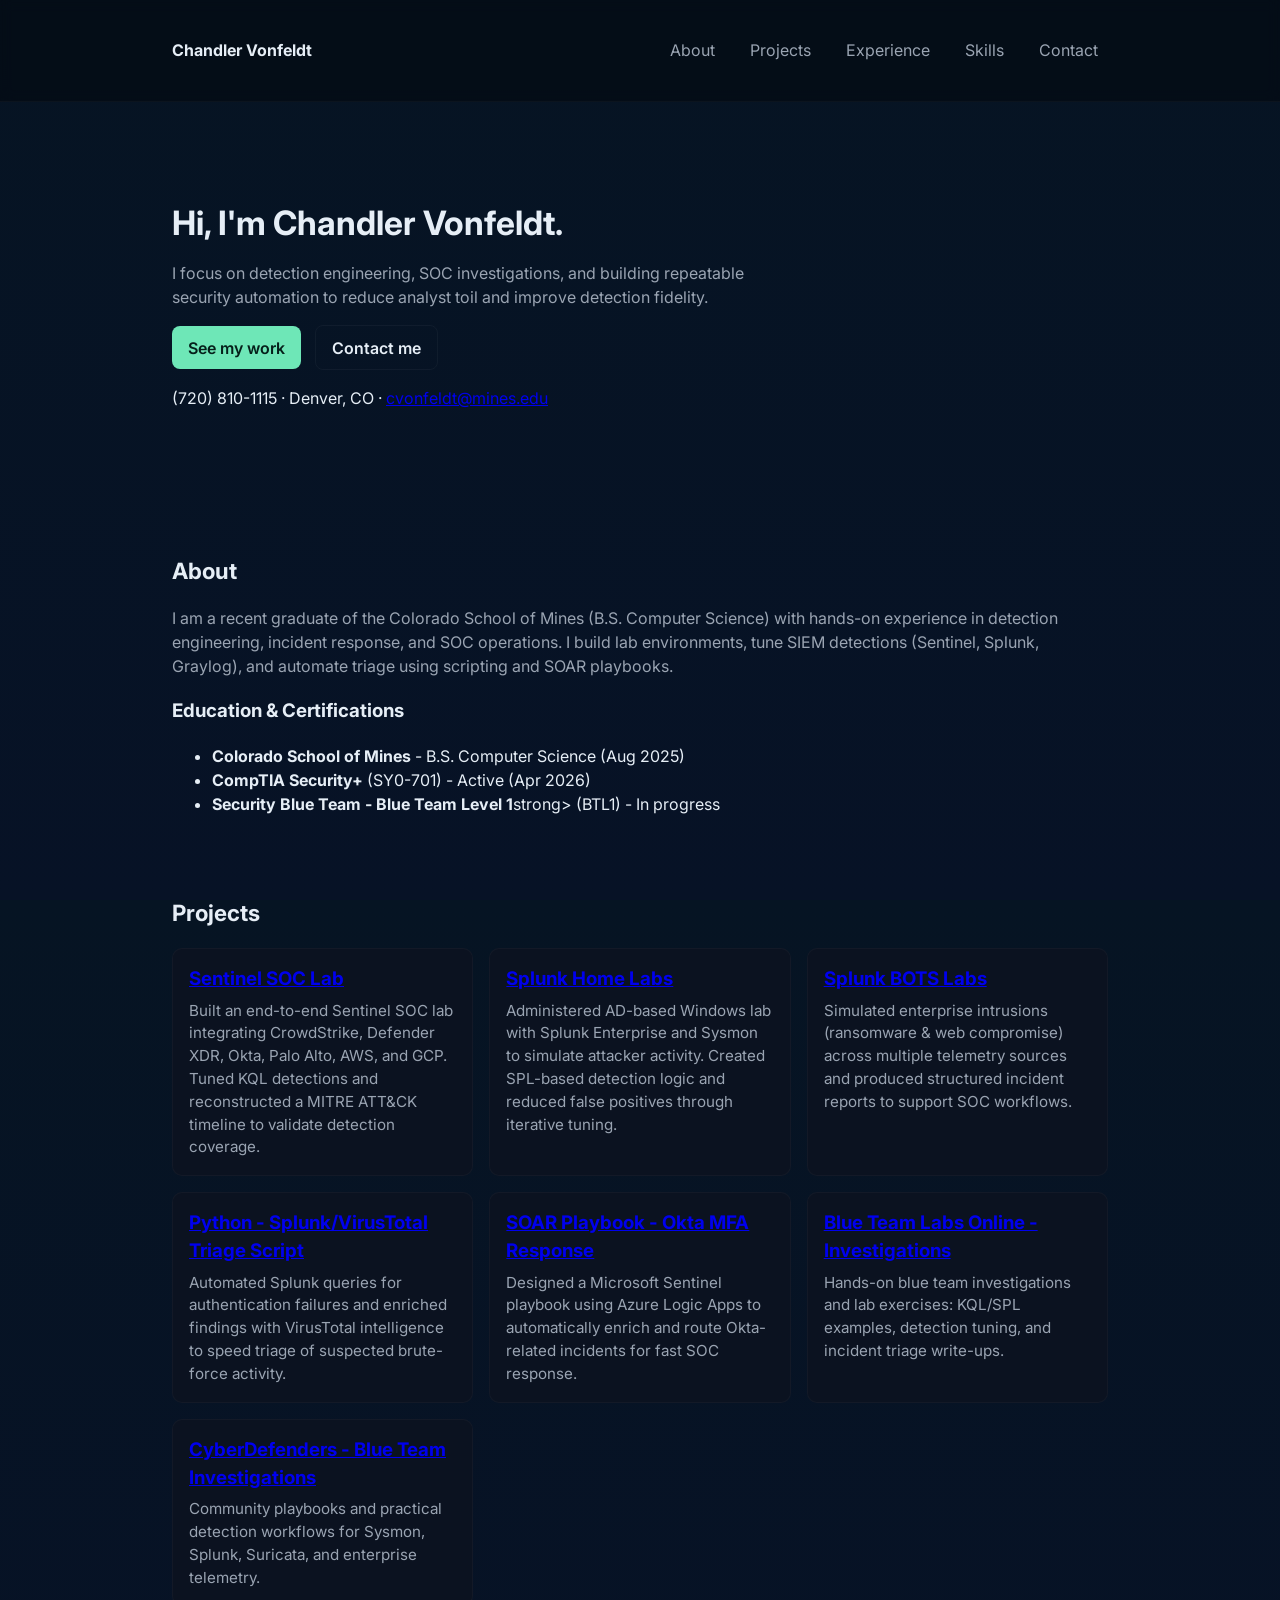
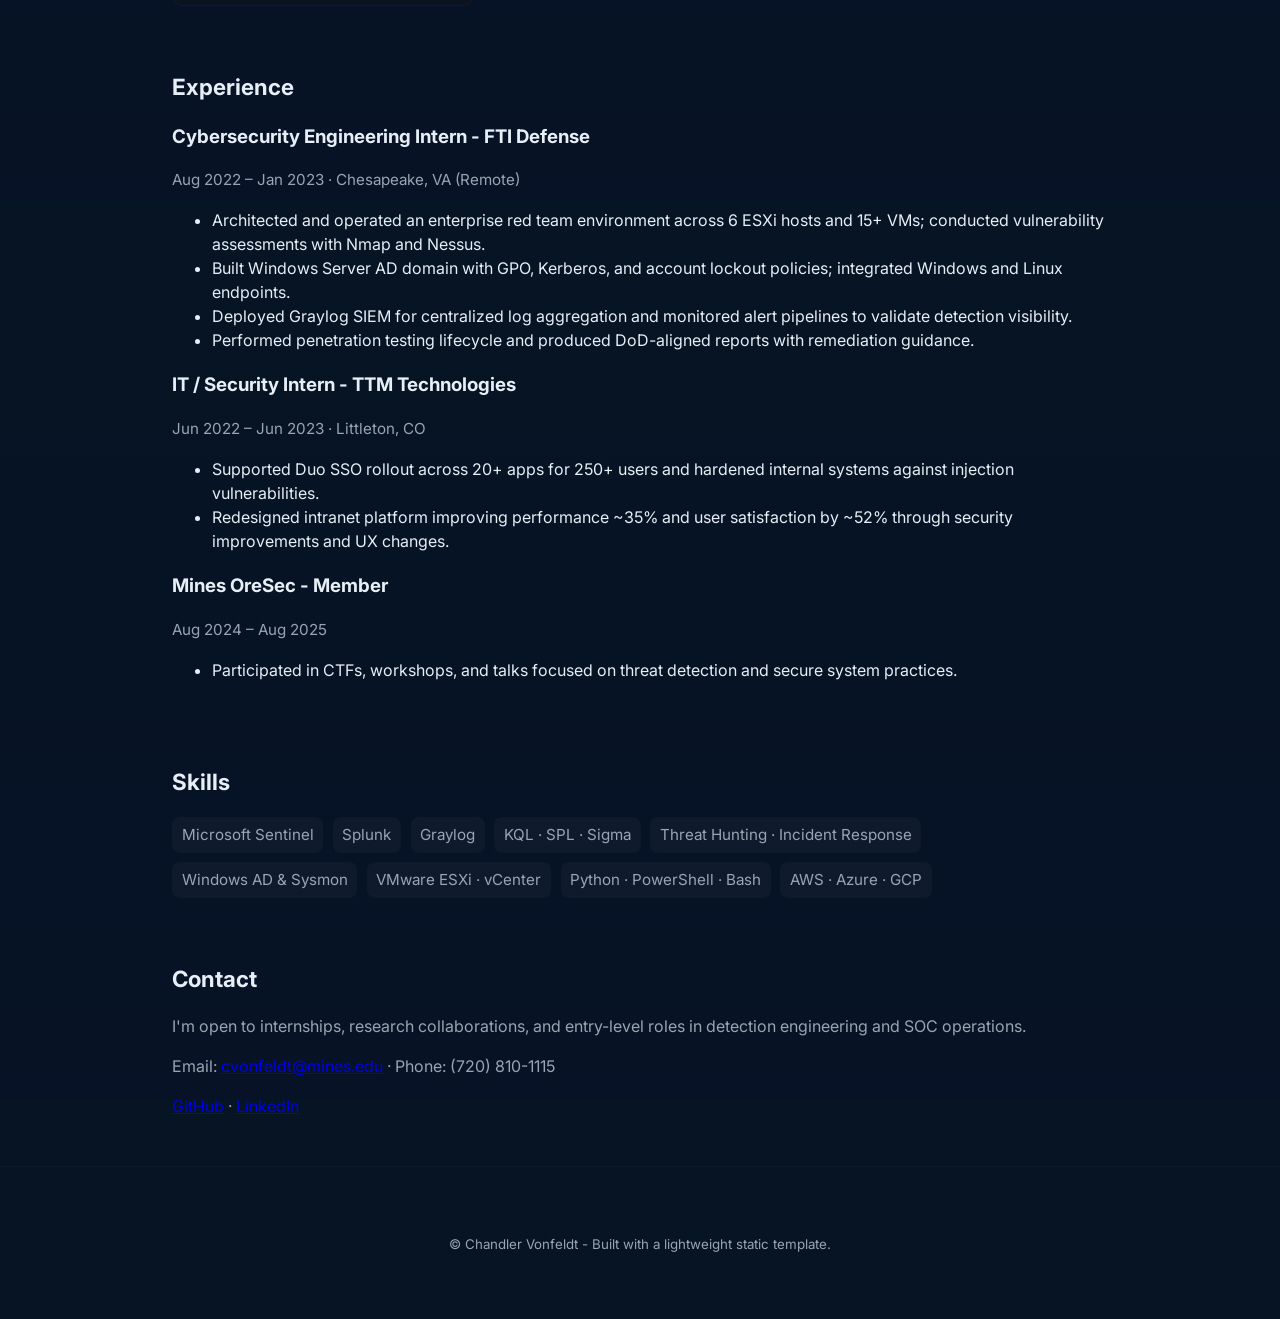
==== index.html @ 6818bc47 "Remove hero card from index.html Removed hero card section from the HTML." ====
<!doctype html>
<html lang="en">
<head>
  <meta charset="utf-8" />
  <meta name="viewport" content="width=device-width,initial-scale=1" />
  <title>Chandler Vonfeldt - Cybersecurity Portfolio</title>
  <meta name="description" content="Chandler Vonfeldt - Cybersecurity Engineer, Detection & SOC investigations." />
  <link rel="preconnect" href="https://fonts.googleapis.com">
  <link href="https://fonts.googleapis.com/css2?family=Inter:wght@300;400;600;700&display=swap" rel="stylesheet">
  <link rel="stylesheet" href="styles.css">
</head>
<body>
  <header class="site-header">
    <div class="container header-inner">
      <a class="logo" href="#">Chandler Vonfeldt</a>
      <nav class="nav" id="nav">
        <a href="#about">About</a>
        <a href="#projects">Projects</a>
        <a href="#experience">Experience</a>
        <a href="#skills">Skills</a>
        <a href="#contact">Contact</a>
      </nav>
      <button id="menuBtn" class="menu-btn" aria-label="Toggle menu">☰</button>
    </div>
  </header>

  <main>
    <section class="hero" id="home">
      <div class="container hero-inner">
        <div class="hero-text">
          <h1>Hi, I'm <span id="ownerName">Chandler Vonfeldt</span>.</h1>
          <p class="lead">I focus on detection engineering, SOC investigations, and building repeatable security automation to reduce analyst toil and improve detection fidelity.</p>
          <p class="cta">
            <a class="btn" href="#projects">See my work</a>
            <a class="btn ghost" href="#contact">Contact me</a>
          </p>
          <p class="meta">(720) 810-1115 · Denver, CO · <a href="mailto:cvonfeldt@mines.edu">cvonfeldt@mines.edu</a></p>
        </div>
      </div>
    </section>

    <section class="container about" id="about">
      <h2>About</h2>
      <p>I am a recent graduate of the Colorado School of Mines (B.S. Computer Science) with hands-on experience in detection engineering, incident response, and SOC operations. I build lab environments, tune SIEM detections (Sentinel, Splunk, Graylog), and automate triage using scripting and SOAR playbooks.</p>

      <h3>Education & Certifications</h3>
      <ul class="compact-list">
        <li><strong>Colorado School of Mines</strong> - B.S. Computer Science (Aug 2025)</li>
        <li><strong>CompTIA Security+</strong> (SY0-701) - Active (Apr 2026)</li>
        <li><strong> Security Blue Team - Blue Team Level 1</strong>strong> (BTL1) - In progress</li>
      </ul>
    </section>

    <section class="container projects" id="projects">
      <h2>Projects</h2>
      <div class="grid" id="projectsGrid">
        <article class="card">
          <h3><a href="https://github.com/cvonfeldt" target="_blank" rel="noopener">Sentinel SOC Lab</a></h3>
          <p>Built an end-to-end Sentinel SOC lab integrating CrowdStrike, Defender XDR, Okta, Palo Alto, AWS, and GCP. Tuned KQL detections and reconstructed a MITRE ATT&CK timeline to validate detection coverage.</p>
        </article>

        <article class="card">
          <h3><a href="https://github.com/cvonfeldt" target="_blank" rel="noopener">Splunk Home Labs</a></h3>
          <p>Administered AD-based Windows lab with Splunk Enterprise and Sysmon to simulate attacker activity. Created SPL-based detection logic and reduced false positives through iterative tuning.</p>
        </article>

        <article class="card">
          <h3><a href="https://github.com/cvonfeldt" target="_blank" rel="noopener">Splunk BOTS Labs</a></h3>
          <p>Simulated enterprise intrusions (ransomware & web compromise) across multiple telemetry sources and produced structured incident reports to support SOC workflows.</p>
        </article>

        <article class="card">
          <h3><a href="https://github.com/cvonfeldt" target="_blank" rel="noopener">Python - Splunk/VirusTotal Triage Script</a></h3>
          <p>Automated Splunk queries for authentication failures and enriched findings with VirusTotal intelligence to speed triage of suspected brute-force activity.</p>
        </article>

        <article class="card">
          <h3><a href="https://github.com/cvonfeldt" target="_blank" rel="noopener">SOAR Playbook - Okta MFA Response</a></h3>
          <p>Designed a Microsoft Sentinel playbook using Azure Logic Apps to automatically enrich and route Okta-related incidents for fast SOC response.</p>
        </article>

        <article class="card">
          <h3><a href="https://github.com/cvonfeldt/blue-team-labs-online-investigations" target="_blank" rel="noopener">Blue Team Labs Online - Investigations</a></h3>
          <p>Hands-on blue team investigations and lab exercises: KQL/SPL examples, detection tuning, and incident triage write-ups.</p>
        </article>

        <article class="card">
          <h3><a href="https://github.com/cvonfeldt/CyberDefenders-blue-team-Investigations" target="_blank" rel="noopener">CyberDefenders - Blue Team Investigations</a></h3>
          <p>Community playbooks and practical detection workflows for Sysmon, Splunk, Suricata, and enterprise telemetry.</p>
        </article>
      </div>
    </section>

    <section class="container" id="experience">
      <h2>Experience</h2>
      <div class="timeline">
        <div class="item">
          <h3>Cybersecurity Engineering Intern - FTI Defense</h3>
          <p class="muted">Aug 2022 – Jan 2023 · Chesapeake, VA (Remote)</p>
          <ul>
            <li>Architected and operated an enterprise red team environment across 6 ESXi hosts and 15+ VMs; conducted vulnerability assessments with Nmap and Nessus.</li>
            <li>Built Windows Server AD domain with GPO, Kerberos, and account lockout policies; integrated Windows and Linux endpoints.</li>
            <li>Deployed Graylog SIEM for centralized log aggregation and monitored alert pipelines to validate detection visibility.</li>
            <li>Performed penetration testing lifecycle and produced DoD-aligned reports with remediation guidance.</li>
          </ul>
        </div>

        <div class="item">
          <h3>IT / Security Intern - TTM Technologies</h3>
          <p class="muted">Jun 2022 – Jun 2023 · Littleton, CO</p>
          <ul>
            <li>Supported Duo SSO rollout across 20+ apps for 250+ users and hardened internal systems against injection vulnerabilities.</li>
            <li>Redesigned intranet platform improving performance ~35% and user satisfaction by ~52% through security improvements and UX changes.</li>
          </ul>
        </div>

        <div class="item">
          <h3>Mines OreSec - Member</h3>
          <p class="muted">Aug 2024 – Aug 2025</p>
          <ul>
            <li>Participated in CTFs, workshops, and talks focused on threat detection and secure system practices.</li>
          </ul>
        </div>
      </div>
    </section>

    <section class="container skills" id="skills">
      <h2>Skills</h2>
      <ul class="skill-list">
        <li>Microsoft Sentinel</li>
        <li>Splunk</li>
        <li>Graylog</li>
        <li>KQL · SPL · Sigma</li>
        <li>Threat Hunting · Incident Response</li>
        <li>Windows AD & Sysmon</li>
        <li>VMware ESXi · vCenter</li>
        <li>Python · PowerShell · Bash</li>
        <li>AWS · Azure · GCP</li>
      </ul>
    </section>

    <section class="container contact" id="contact">
      <h2>Contact</h2>
      <p>I'm open to internships, research collaborations, and entry-level roles in detection engineering and SOC operations.</p>
      <p>Email: <a href="mailto:cvonfeldt@mines.edu">cvonfeldt@mines.edu</a> · Phone: (720) 810-1115</p>
      <p class="social">
        <a href="https://github.com/cvonfeldt" target="_blank">GitHub</a> · <a href="https://linkedin.com/in/chandler-vonfeldt-234a2a242/" target="_blank">LinkedIn</a>
      </p>
    </section>
  </main>

  <footer class="site-footer">
    <div class="container">
      <small>© <span id="year"></span> Chandler Vonfeldt - Built with a lightweight static template.</small>
    </div>
  </footer>

  <script src="script.js"></script>
</body>
</html>
---- styles.css ----
:root{
  --bg: #071123;
  --card: #0b1220;
  --muted: #9aa4b2;
  --text: #e6eef6;
  --accent: #6EE7B7;
  --glass: rgba(255,255,255,0.03);
  --radius: 12px;
  font-family: "Inter", system-ui, -apple-system, "Segoe UI", Roboto, "Helvetica Neue", Arial;
}

*{box-sizing:border-box}
html,body{height:100%}
body{
  margin:0;
  background:linear-gradient(180deg,#061423 0%, #071226 100%);
  color:var(--text);
  -webkit-font-smoothing:antialiased;
  line-height:1.5;
}

.container{max-width:1000px;margin:0 auto;padding:2rem;}

.site-header{position:sticky;top:0;background:rgba(4,9,16,0.6);backdrop-filter:blur(6px);border-bottom:1px solid rgba(255,255,255,0.03);z-index:20}
.header-inner{display:flex;align-items:center;justify-content:space-between;}
.logo{font-weight:700;color:var(--text);text-decoration:none}
.nav{display:flex;gap:1rem}
.nav a{color:var(--muted);text-decoration:none;padding:0.4rem 0.6rem;border-radius:6px}
.nav a:hover{color:var(--text);background:var(--glass)}

.menu-btn{display:none;background:transparent;border:0;color:var(--text);font-size:1.2rem}

.hero{padding:4rem 0}
.hero-inner{display:grid;grid-template-columns:1fr 320px;gap:2rem;align-items:center;}
.hero h1{margin:0;font-size:2.1rem}
.lead{color:var(--muted);margin-top:0.8rem}
.cta .btn{display:inline-block;padding:0.6rem 1rem;border-radius:8px;background:var(--accent);color:#05201a;text-decoration:none;margin-right:0.6rem;font-weight:600}
.cta .btn.ghost{background:transparent;color:var(--text);border:1px solid rgba(255,255,255,0.04)}

.hero-card{background:linear-gradient(180deg, rgba(255,255,255,0.02), rgba(255,255,255,0.01));padding:1.2rem;border-radius:var(--radius);display:flex;align-items:center;justify-content:center}
.avatar-placeholder{width:220px;height:220px;border-radius:14px;background:linear-gradient(135deg,#0f1724,#071123);display:flex;align-items:center;justify-content:center;color:var(--muted);font-weight:700}

section h2{margin-top:0;font-size:1.4rem}
.about p, .contact p{color:var(--muted)}

.grid{display:grid;grid-template-columns:repeat(3,1fr);gap:1rem;margin-top:1rem}
.card{background:var(--card);padding:1rem;border-radius:10px;border:1px solid rgba(255,255,255,0.03)}
.card h3{margin:0 0 0.4rem 0}
.card p{margin:0;color:var(--muted);font-size:0.95rem}

.skill-list{display:flex;flex-wrap:wrap;gap:0.6rem;padding:0;list-style:none;margin:0}
.skill-list li{background:var(--glass);padding:0.4rem 0.6rem;border-radius:8px;color:var(--muted);font-size:0.95rem}

.timeline .item{margin-bottom:1.2rem}
.timeline .muted{color:var(--muted);font-size:0.95rem}

.site-footer{padding:2rem 0;border-top:1px solid rgba(255,255,255,0.03);text-align:center;color:var(--muted)}

@media (max-width:900px){
  .hero-inner{grid-template-columns:1fr}
  .grid{grid-template-columns:repeat(2,1fr)}
  .menu-btn{display:inline-block}
  .nav{position:absolute;right:1rem;top:64px;background:var(--card);padding:0.8rem;border-radius:10px;display:none;flex-direction:column}
  .nav.show{display:flex}
}

@media (max-width:560px){
  .grid{grid-template-columns:1fr}
  .avatar-placeholder{width:160px;height:160px}
}
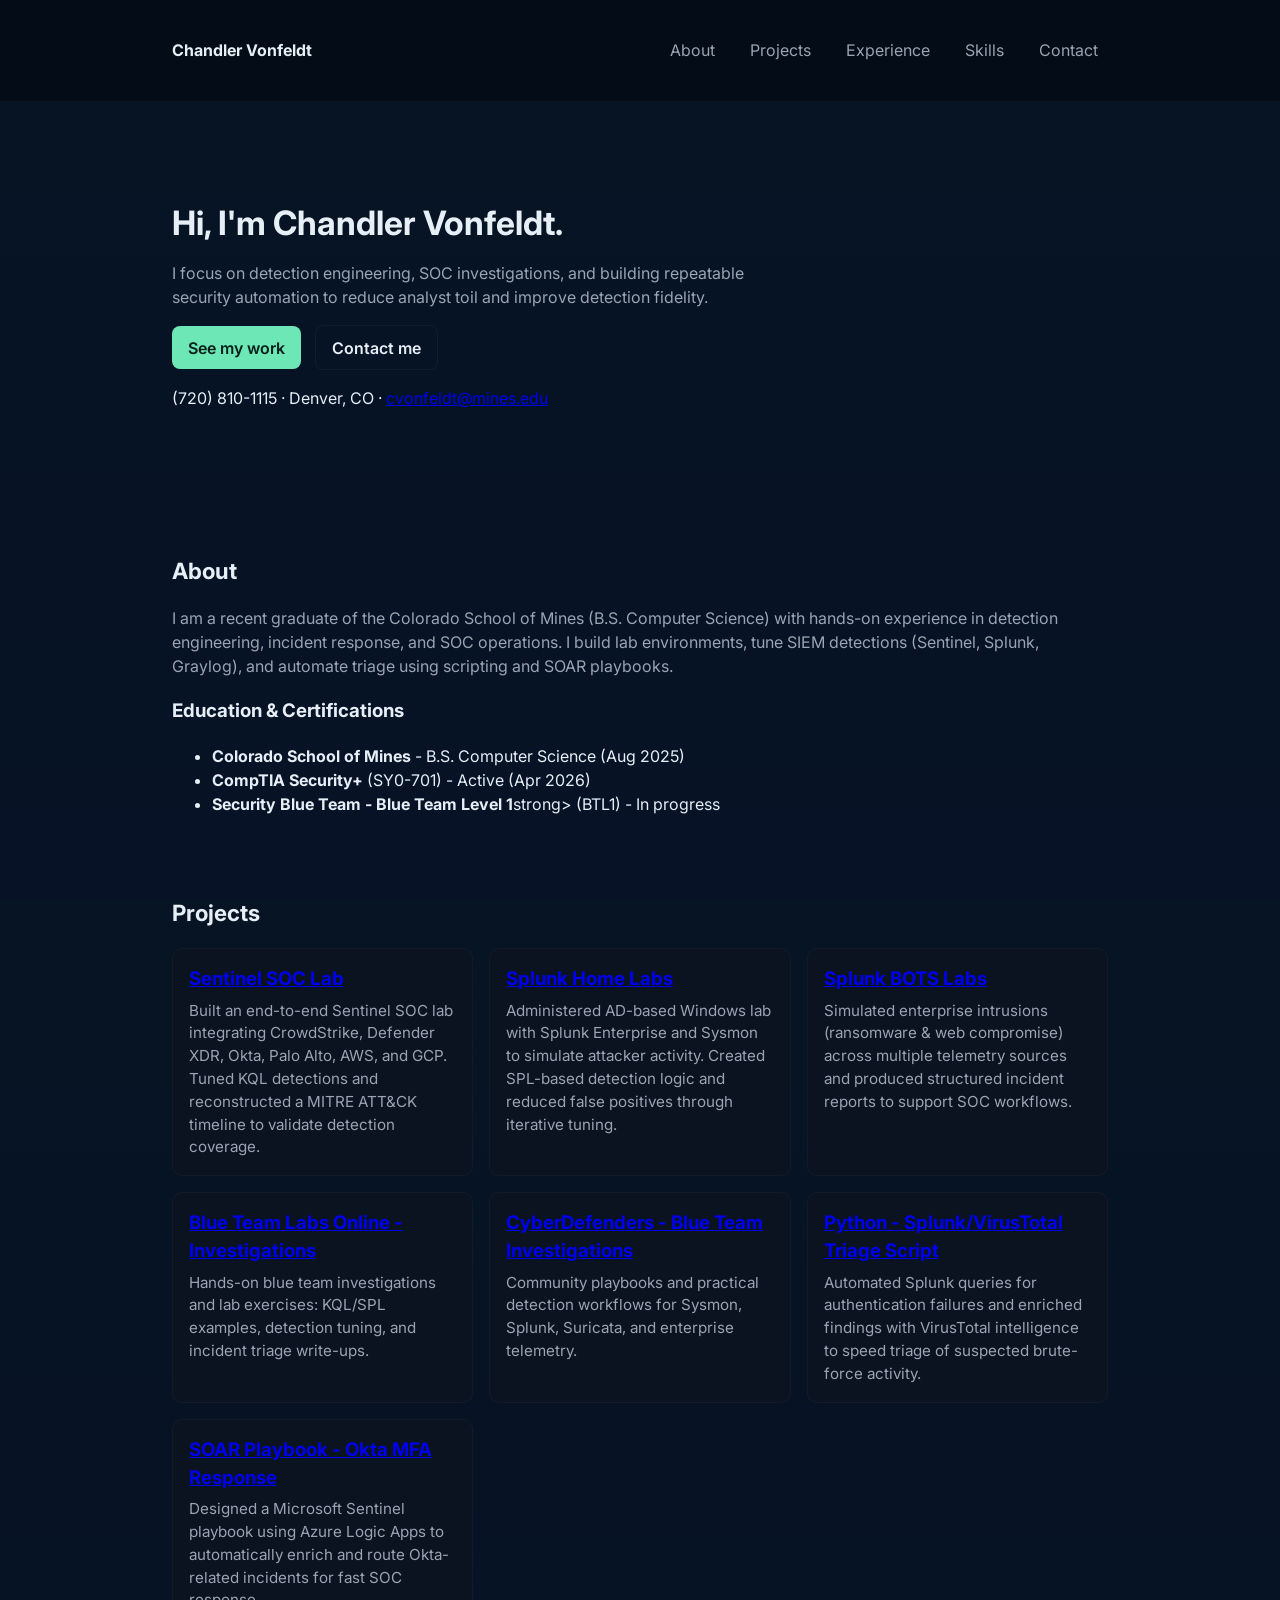
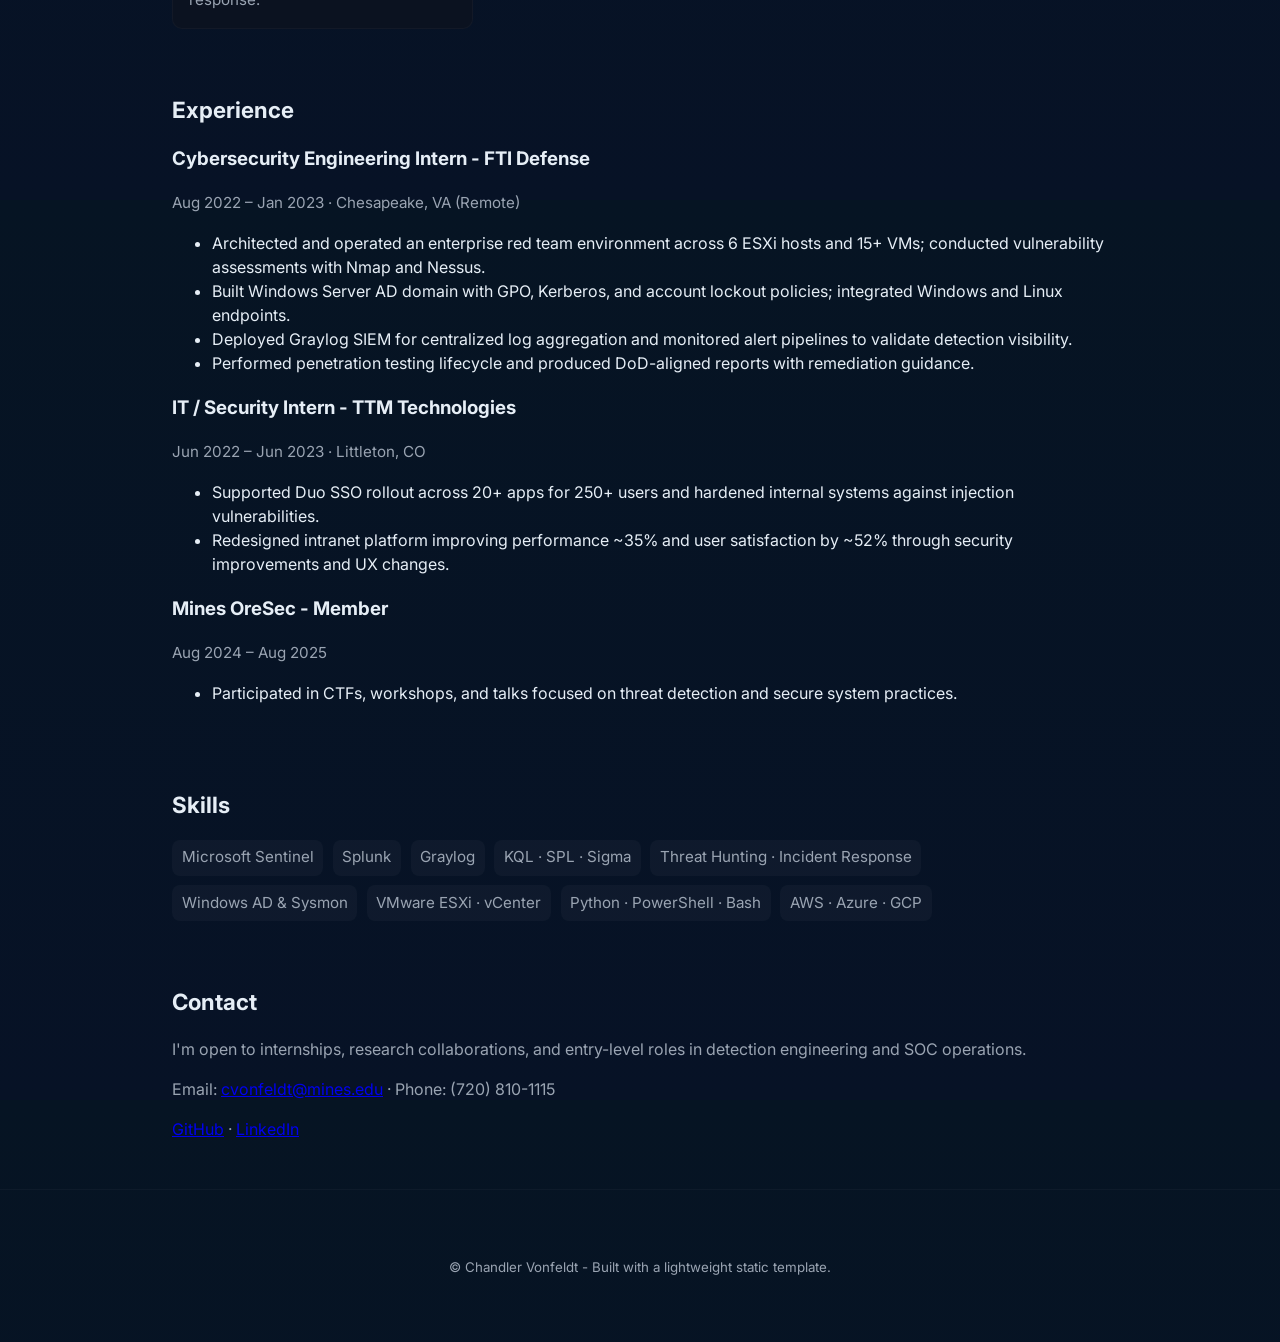
==== commit ef70fc2d: "Swap project links and descriptions in index.html" ====
--- a/index.html
+++ b/index.html
@@ -70,6 +70,16 @@
         </article>
 
         <article class="card">
+          <h3><a href="https://github.com/cvonfeldt/blue-team-labs-online-investigations" target="_blank" rel="noopener">Blue Team Labs Online - Investigations</a></h3>
+          <p>Hands-on blue team investigations and lab exercises: KQL/SPL examples, detection tuning, and incident triage write-ups.</p>
+        </article>
+
+        <article class="card">
+          <h3><a href="https://github.com/cvonfeldt/CyberDefenders-blue-team-Investigations" target="_blank" rel="noopener">CyberDefenders - Blue Team Investigations</a></h3>
+          <p>Community playbooks and practical detection workflows for Sysmon, Splunk, Suricata, and enterprise telemetry.</p>
+        </article>
+
+        <article class="card">
           <h3><a href="https://github.com/cvonfeldt" target="_blank" rel="noopener">Python - Splunk/VirusTotal Triage Script</a></h3>
           <p>Automated Splunk queries for authentication failures and enriched findings with VirusTotal intelligence to speed triage of suspected brute-force activity.</p>
         </article>
@@ -77,16 +87,6 @@
         <article class="card">
           <h3><a href="https://github.com/cvonfeldt" target="_blank" rel="noopener">SOAR Playbook - Okta MFA Response</a></h3>
           <p>Designed a Microsoft Sentinel playbook using Azure Logic Apps to automatically enrich and route Okta-related incidents for fast SOC response.</p>
-        </article>
-
-        <article class="card">
-          <h3><a href="https://github.com/cvonfeldt/blue-team-labs-online-investigations" target="_blank" rel="noopener">Blue Team Labs Online - Investigations</a></h3>
-          <p>Hands-on blue team investigations and lab exercises: KQL/SPL examples, detection tuning, and incident triage write-ups.</p>
-        </article>
-
-        <article class="card">
-          <h3><a href="https://github.com/cvonfeldt/CyberDefenders-blue-team-Investigations" target="_blank" rel="noopener">CyberDefenders - Blue Team Investigations</a></h3>
-          <p>Community playbooks and practical detection workflows for Sysmon, Splunk, Suricata, and enterprise telemetry.</p>
         </article>
       </div>
     </section>
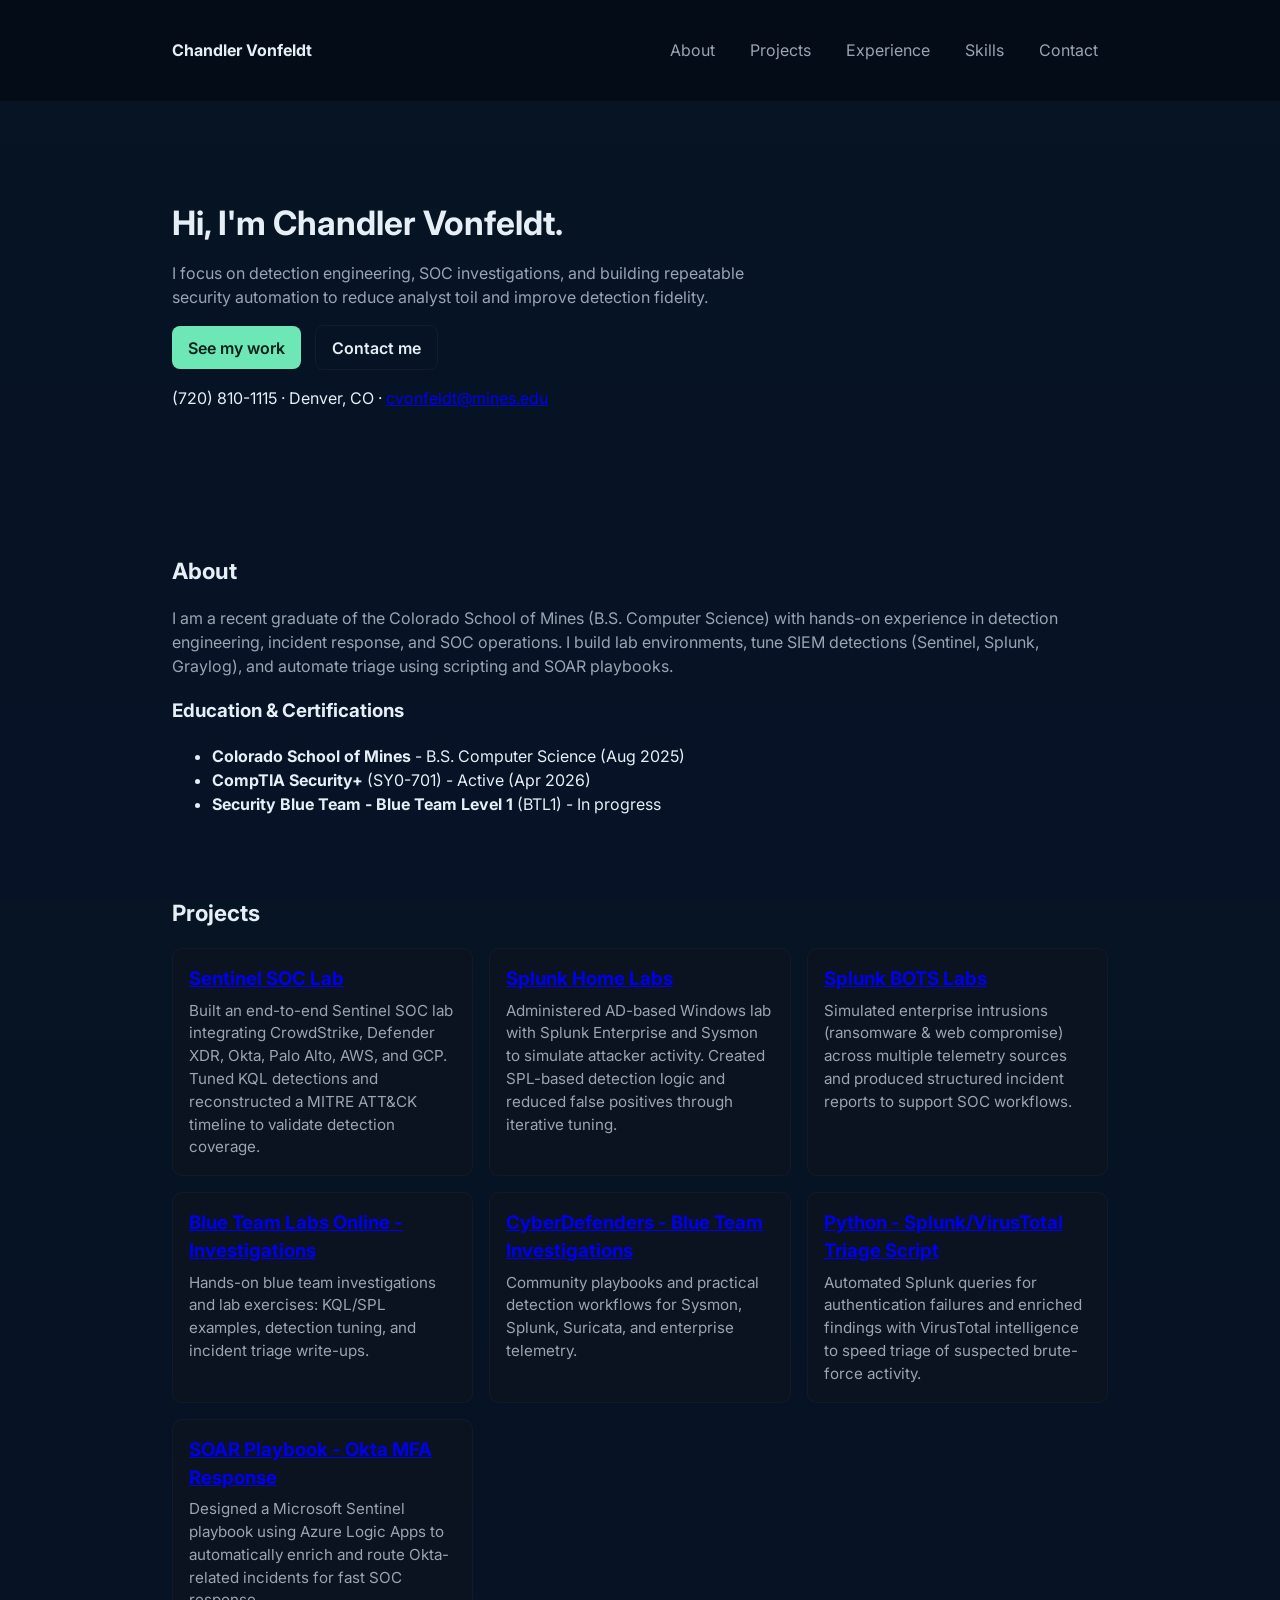
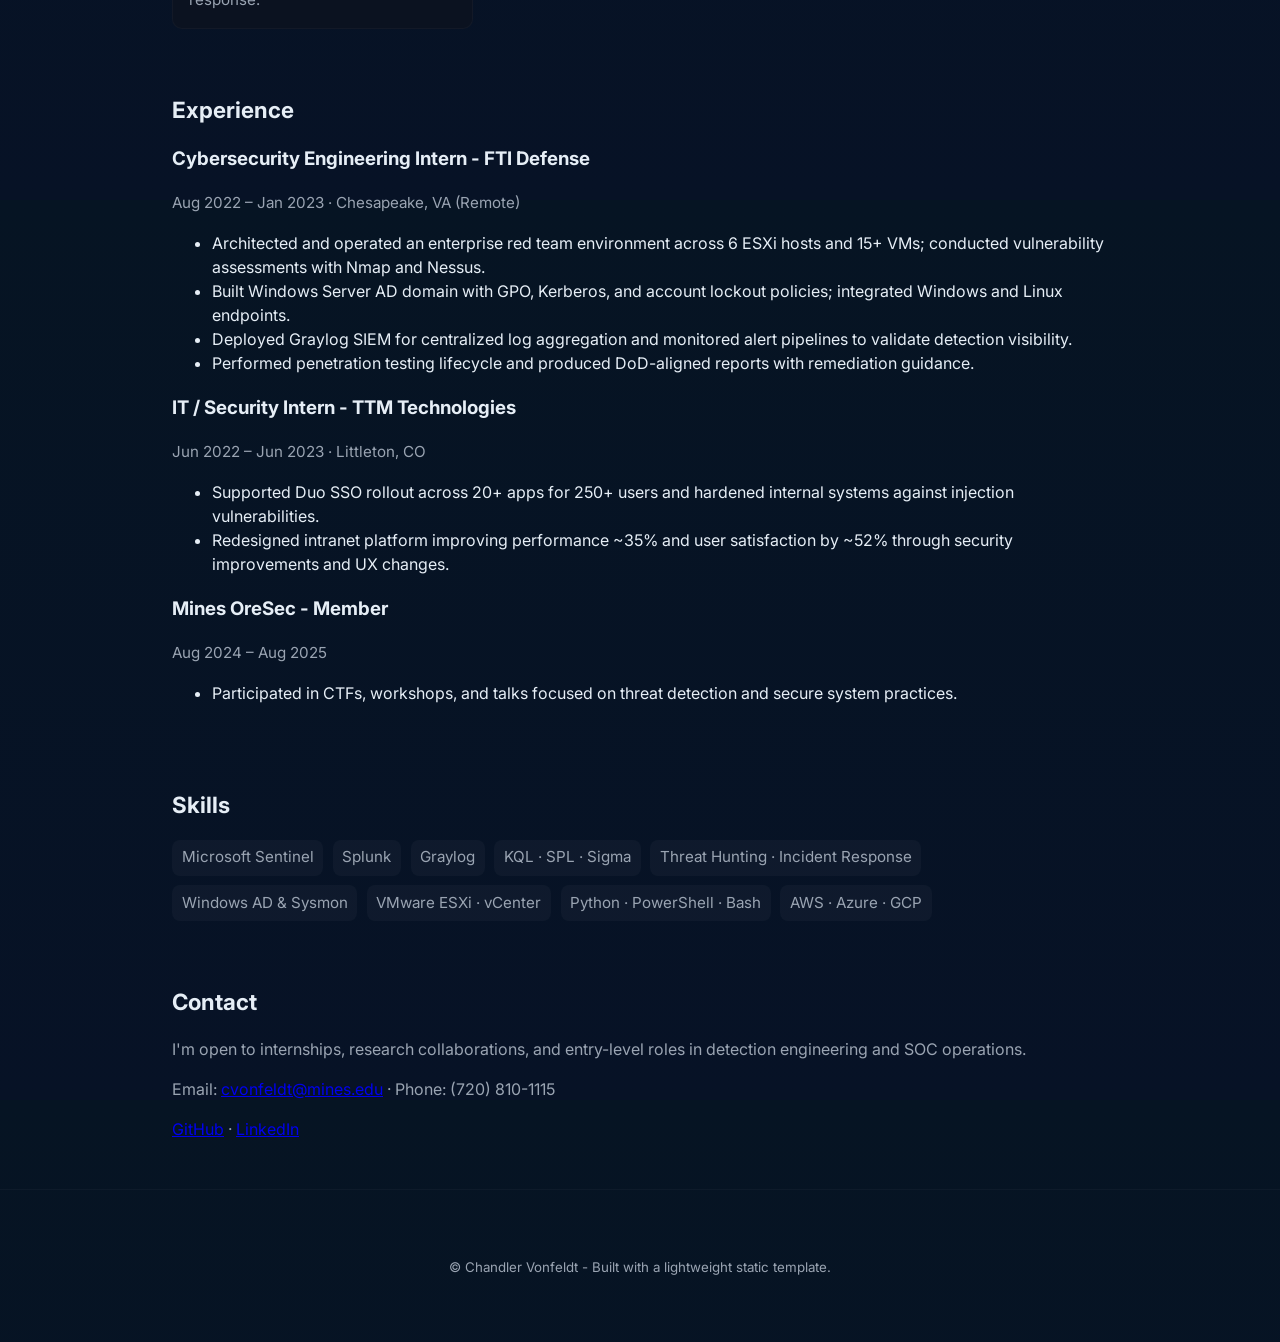
==== commit 9eb7e5ad: "Fix HTML formatting for Blue Team certification entry" ====
--- a/index.html
+++ b/index.html
@@ -47,7 +47,7 @@
       <ul class="compact-list">
         <li><strong>Colorado School of Mines</strong> - B.S. Computer Science (Aug 2025)</li>
         <li><strong>CompTIA Security+</strong> (SY0-701) - Active (Apr 2026)</li>
-        <li><strong> Security Blue Team - Blue Team Level 1</strong>strong> (BTL1) - In progress</li>
+        <li><strong> Security Blue Team - Blue Team Level 1</strong> (BTL1) - In progress</li>
       </ul>
     </section>
 
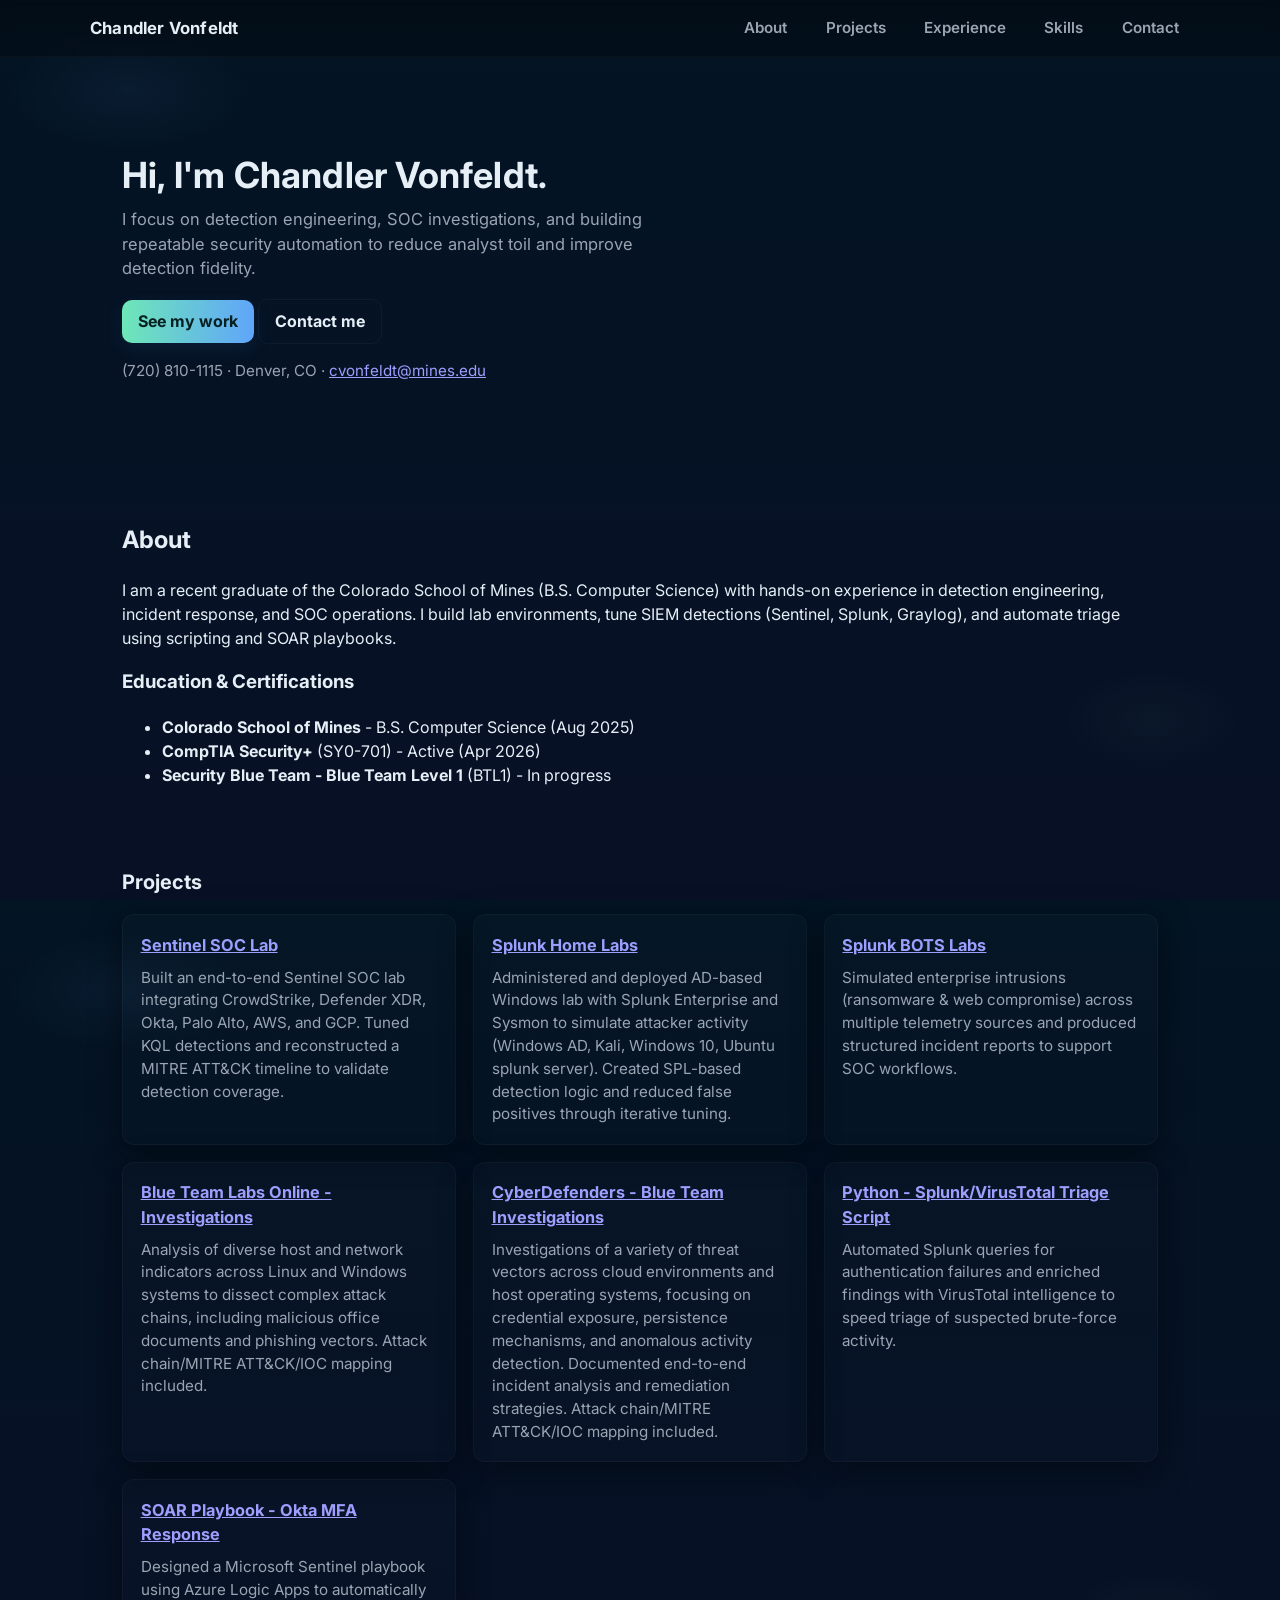
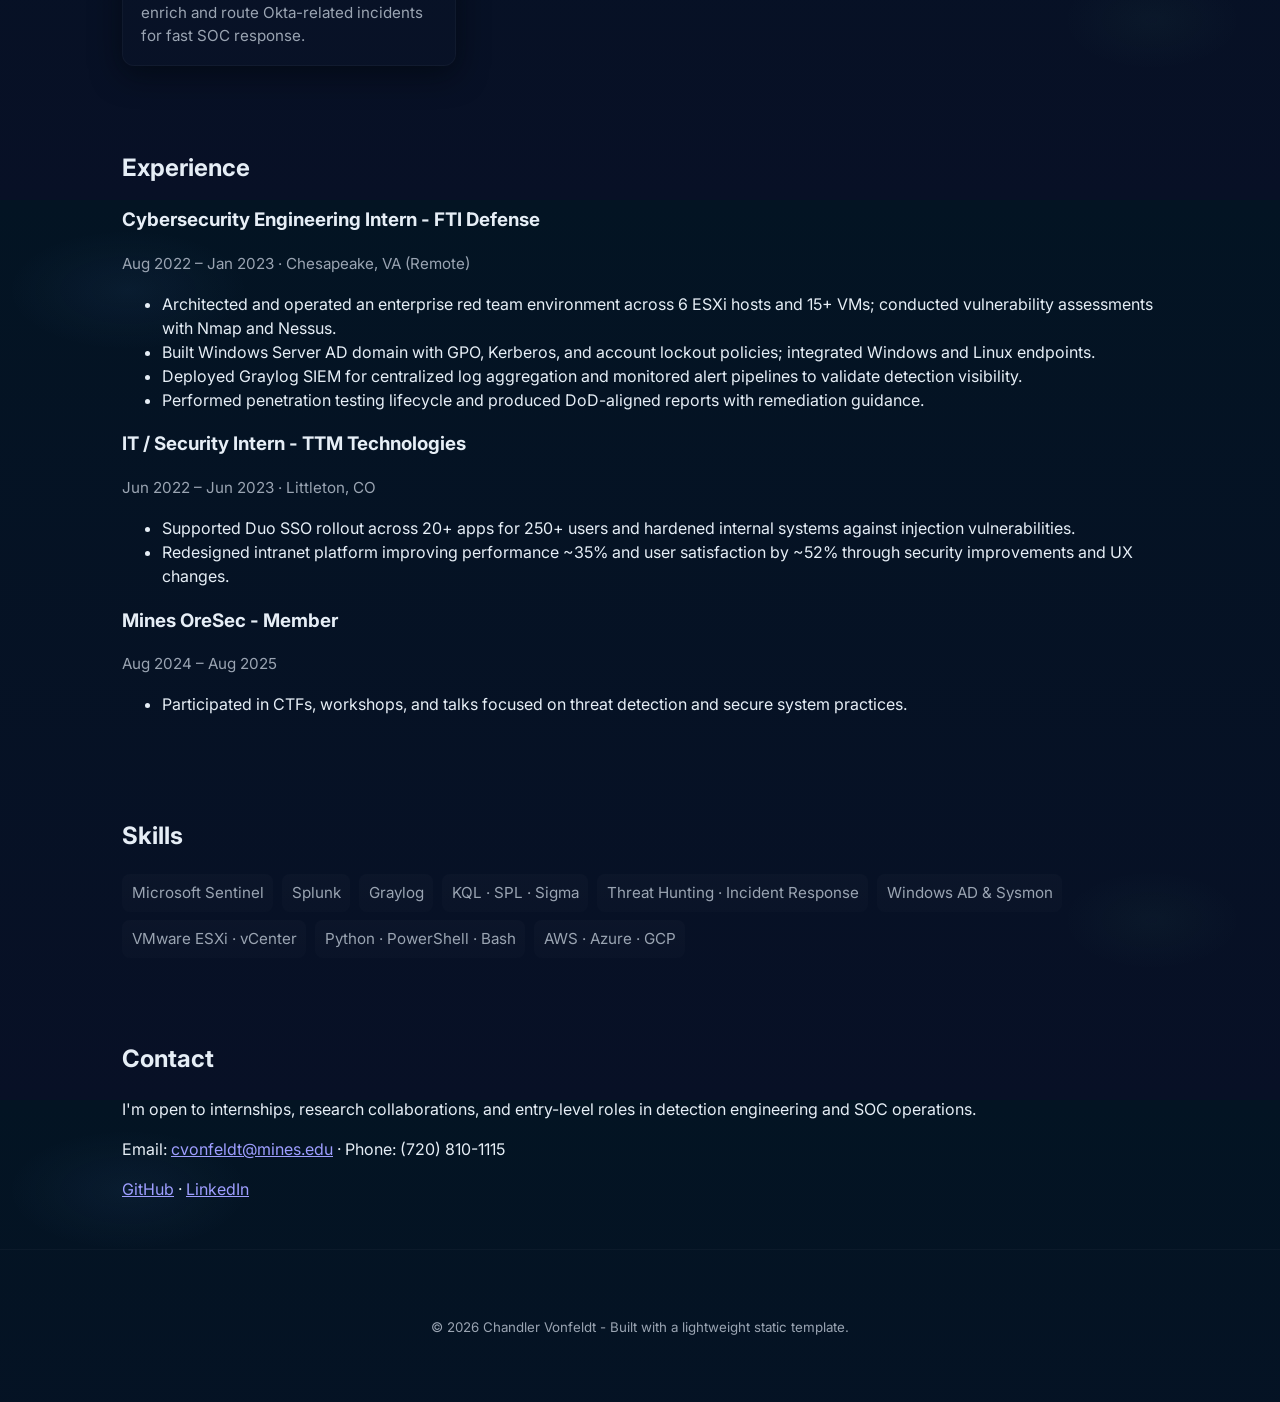
==== commit f929647d: "Enhance project descriptions in index.html Updated project descriptions to provide more detailed ins" ====
--- a/index.html
+++ b/index.html
@@ -61,7 +61,7 @@
 
         <article class="card">
           <h3><a href="https://github.com/cvonfeldt" target="_blank" rel="noopener">Splunk Home Labs</a></h3>
-          <p>Administered AD-based Windows lab with Splunk Enterprise and Sysmon to simulate attacker activity. Created SPL-based detection logic and reduced false positives through iterative tuning.</p>
+          <p>Administered and deployed AD-based Windows lab with Splunk Enterprise and Sysmon to simulate attacker activity (Windows AD, Kali, Windows 10, Ubuntu splunk server). Created SPL-based detection logic and reduced false positives through iterative tuning.</p>
         </article>
 
         <article class="card">
@@ -71,12 +71,12 @@
 
         <article class="card">
           <h3><a href="https://github.com/cvonfeldt/blue-team-labs-online-investigations" target="_blank" rel="noopener">Blue Team Labs Online - Investigations</a></h3>
-          <p>Hands-on blue team investigations and lab exercises: KQL/SPL examples, detection tuning, and incident triage write-ups.</p>
+          <p>Analysis of diverse host and network indicators across Linux and Windows systems to dissect complex attack chains, including malicious office documents and phishing vectors. Attack chain/MITRE ATT&CK/IOC mapping included.</p>
         </article>
 
         <article class="card">
           <h3><a href="https://github.com/cvonfeldt/CyberDefenders-blue-team-Investigations" target="_blank" rel="noopener">CyberDefenders - Blue Team Investigations</a></h3>
-          <p>Community playbooks and practical detection workflows for Sysmon, Splunk, Suricata, and enterprise telemetry.</p>
+          <p>Investigations of a variety of threat vectors across cloud environments and host operating systems, focusing on credential exposure, persistence mechanisms, and anomalous activity detection. Documented end-to-end incident analysis and remediation strategies. Attack chain/MITRE ATT&CK/IOC mapping included.</p>
         </article>
 
         <article class="card">
--- a/styles.css
+++ b/styles.css
@@ -1,70 +1,114 @@
 :root{
-  --bg: #071123;
-  --card: #0b1220;
-  --muted: #9aa4b2;
-  --text: #e6eef6;
-  --accent: #6EE7B7;
+  --bg:#071025;
+  --surface:#0b1220;
+  --muted:#9aa4b2;
+  --text:#e6eef6;
+  --accent:#6EE7B7; /* keep your brand color */
+  --accent-2:#60a5fa;
   --glass: rgba(255,255,255,0.03);
-  --radius: 12px;
+  --glass-2: rgba(255,255,255,0.02);
+  --radius:14px;
+  --shadow: 0 8px 30px rgba(2,6,12,0.6);
+  --mono: ui-monospace, SFMono-Regular, Menlo, Monaco, "Roboto Mono", "Courier New", monospace;
   font-family: "Inter", system-ui, -apple-system, "Segoe UI", Roboto, "Helvetica Neue", Arial;
+  color-scheme: dark;
 }
 
 *{box-sizing:border-box}
 html,body{height:100%}
 body{
   margin:0;
-  background:linear-gradient(180deg,#061423 0%, #071226 100%);
+  background:
+    radial-gradient(1200px 600px at 10% 10%, rgba(96,165,250,0.06), transparent 10%),
+    radial-gradient(900px 500px at 90% 80%, rgba(110,231,183,0.03), transparent 10%),
+    linear-gradient(180deg,#031423 0%, #081026 100%);
   color:var(--text);
   -webkit-font-smoothing:antialiased;
+  -moz-osx-font-smoothing:grayscale;
   line-height:1.5;
+  padding-bottom:4rem;
 }
 
-.container{max-width:1000px;margin:0 auto;padding:2rem;}
+/* Layout */
+.container{max-width:1100px;margin:0 auto;padding:2rem;}
 
-.site-header{position:sticky;top:0;background:rgba(4,9,16,0.6);backdrop-filter:blur(6px);border-bottom:1px solid rgba(255,255,255,0.03);z-index:20}
-.header-inner{display:flex;align-items:center;justify-content:space-between;}
-.logo{font-weight:700;color:var(--text);text-decoration:none}
-.nav{display:flex;gap:1rem}
-.nav a{color:var(--muted);text-decoration:none;padding:0.4rem 0.6rem;border-radius:6px}
-.nav a:hover{color:var(--text);background:var(--glass)}
+.site-header{
+  position:sticky;
+  top:0;
+  z-index:80;
+  background:linear-gradient(180deg, rgba(3,6,10,0.5), rgba(3,6,10,0.35));
+  backdrop-filter: blur(8px);
+  border-bottom:1px solid rgba(255,255,255,0.03);
+}
+.header-inner{display:flex;align-items:center;justify-content:space-between;gap:1rem;padding:0.6rem 0}
+.logo{font-weight:700;color:var(--text);text-decoration:none;font-size:1.05rem;letter-spacing:0.2px}
+.nav{display:flex;gap:1rem;align-items:center}
+.nav a{color:var(--muted);text-decoration:none;padding:0.45rem 0.7rem;border-radius:8px;font-weight:600;font-size:0.95rem;transition:all .18s ease}
+.nav a:hover{color:var(--text);background:linear-gradient(180deg, rgba(255,255,255,0.02), rgba(255,255,255,0.01));transform:translateY(-2px)}
+.menu-btn{display:none;background:transparent;border:0;color:var(--text);font-size:1.15rem}
 
-.menu-btn{display:none;background:transparent;border:0;color:var(--text);font-size:1.2rem}
+/* Hero */
+.hero{padding:4.25rem 0 2.5rem}
+.hero-inner{display:grid;grid-template-columns:1fr 360px;gap:2.25rem;align-items:center}
+.hero-text h1{margin:0;font-size:2.25rem;line-height:1.02;letter-spacing:0.2px}
+.hero-text .lead{color:var(--muted);margin-top:0.8rem;font-size:1.03rem;max-width:54ch}
+.cta{margin-top:1.1rem}
+.btn{
+  display:inline-block;padding:0.6rem 1rem;border-radius:10px;background:linear-gradient(90deg,var(--accent),var(--accent-2));
+  color:#062022;text-decoration:none;font-weight:700;box-shadow:0 6px 20px rgba(98,160,255,0.08);transition:transform .18s ease, box-shadow .18s ease;
+}
+.btn:hover{transform:translateY(-3px);box-shadow:0 10px 30px rgba(98,160,255,0.12)}
+.btn.ghost{background:transparent;color:var(--text);border:1px solid rgba(255,255,255,0.04);box-shadow:none}
 
-.hero{padding:4rem 0}
-.hero-inner{display:grid;grid-template-columns:1fr 320px;gap:2rem;align-items:center;}
-.hero h1{margin:0;font-size:2.1rem}
-.lead{color:var(--muted);margin-top:0.8rem}
-.cta .btn{display:inline-block;padding:0.6rem 1rem;border-radius:8px;background:var(--accent);color:#05201a;text-decoration:none;margin-right:0.6rem;font-weight:600}
-.cta .btn.ghost{background:transparent;color:var(--text);border:1px solid rgba(255,255,255,0.04)}
+/* Meta */
+.meta{color:var(--muted);margin-top:0.75rem;font-size:0.95rem}
 
-.hero-card{background:linear-gradient(180deg, rgba(255,255,255,0.02), rgba(255,255,255,0.01));padding:1.2rem;border-radius:var(--radius);display:flex;align-items:center;justify-content:center}
-.avatar-placeholder{width:220px;height:220px;border-radius:14px;background:linear-gradient(135deg,#0f1724,#071123);display:flex;align-items:center;justify-content:center;color:var(--muted);font-weight:700}
+/* Projects grid */
+.projects h2{margin-top:0;font-size:1.25rem}
+.grid{display:grid;grid-template-columns:repeat(3,1fr);gap:1.05rem;margin-top:1.05rem}
+.card{
+  background:linear-gradient(180deg, rgba(255,255,255,0.012), rgba(255,255,255,0.008));
+  border:1px solid rgba(255,255,255,0.03);
+  padding:1.1rem;border-radius:12px;transition:transform .22s cubic-bezier(.2,.9,.2,1), box-shadow .22s;
+  box-shadow:var(--shadow);overflow:hidden;
+}
+.card h3{margin:0 0 0.6rem 0;font-size:1.02rem}
+.card p{margin:0;color:var(--muted);font-size:0.95rem}
+.card:hover{transform:translateY(-8px) scale(1.01);box-shadow:0 20px 50px rgba(2,8,20,0.6)}
+.card .meta-tags{margin-top:0.72rem;display:flex;flex-wrap:wrap;gap:0.4rem}
+.tag{font-family:var(--mono);font-size:0.78rem;color:var(--muted);background:rgba(255,255,255,0.02);padding:0.26rem 0.5rem;border-radius:6px}
 
-section h2{margin-top:0;font-size:1.4rem}
-.about p, .contact p{color:var(--muted)}
-
-.grid{display:grid;grid-template-columns:repeat(3,1fr);gap:1rem;margin-top:1rem}
-.card{background:var(--card);padding:1rem;border-radius:10px;border:1px solid rgba(255,255,255,0.03)}
-.card h3{margin:0 0 0.4rem 0}
-.card p{margin:0;color:var(--muted);font-size:0.95rem}
-
-.skill-list{display:flex;flex-wrap:wrap;gap:0.6rem;padding:0;list-style:none;margin:0}
-.skill-list li{background:var(--glass);padding:0.4rem 0.6rem;border-radius:8px;color:var(--muted);font-size:0.95rem}
-
-.timeline .item{margin-bottom:1.2rem}
+/* Experience & timeline */
+.timeline .item{margin-bottom:1.15rem}
 .timeline .muted{color:var(--muted);font-size:0.95rem}
 
+/* Skills */
+.skill-list{display:flex;flex-wrap:wrap;gap:0.55rem;padding:0;list-style:none;margin:0}
+.skill-list li{background:linear-gradient(180deg, rgba(255,255,255,0.02), rgba(255,255,255,0.01));padding:0.45rem 0.6rem;border-radius:8px;color:var(--muted);font-size:0.95rem}
+
+/* Contact & footer */
 .site-footer{padding:2rem 0;border-top:1px solid rgba(255,255,255,0.03);text-align:center;color:var(--muted)}
 
-@media (max-width:900px){
+/* small utilities */
+.fade-up{opacity:0;transform:translateY(10px);transition:opacity .6s ease, transform .6s ease}
+.fade-up.in{opacity:1;transform:none}
+.underline-accent{display:inline-block;position:relative}
+.underline-accent::after{content:'';position:absolute;left:0;bottom:-8px;height:6px;width:0;background:linear-gradient(90deg,var(--accent),var(--accent-2));border-radius:6px;transition:width .4s cubic-bezier(.2,.9,.2,1)}
+.underline-accent:hover::after{width:100%}
+
+/* Responsive */
+@media (max-width:1000px){
   .hero-inner{grid-template-columns:1fr}
   .grid{grid-template-columns:repeat(2,1fr)}
+}
+@media (max-width:620px){
+  .nav{display:none}
   .menu-btn{display:inline-block}
-  .nav{position:absolute;right:1rem;top:64px;background:var(--card);padding:0.8rem;border-radius:10px;display:none;flex-direction:column}
-  .nav.show{display:flex}
+  .grid{grid-template-columns:1fr}
+  .container{padding:1rem}
+  .hero{padding:3rem 0 1.6rem}
+  .logo{font-size:1rem}
 }
 
-@media (max-width:560px){
-  .grid{grid-template-columns:1fr}
-  .avatar-placeholder{width:160px;height:160px}
-}
+/* Accessibility focus */
+.show-focus a:focus, .show-focus button:focus {outline:2px solid rgba(110,231,183,0.18);outline-offset:3px;border-radius:6px}
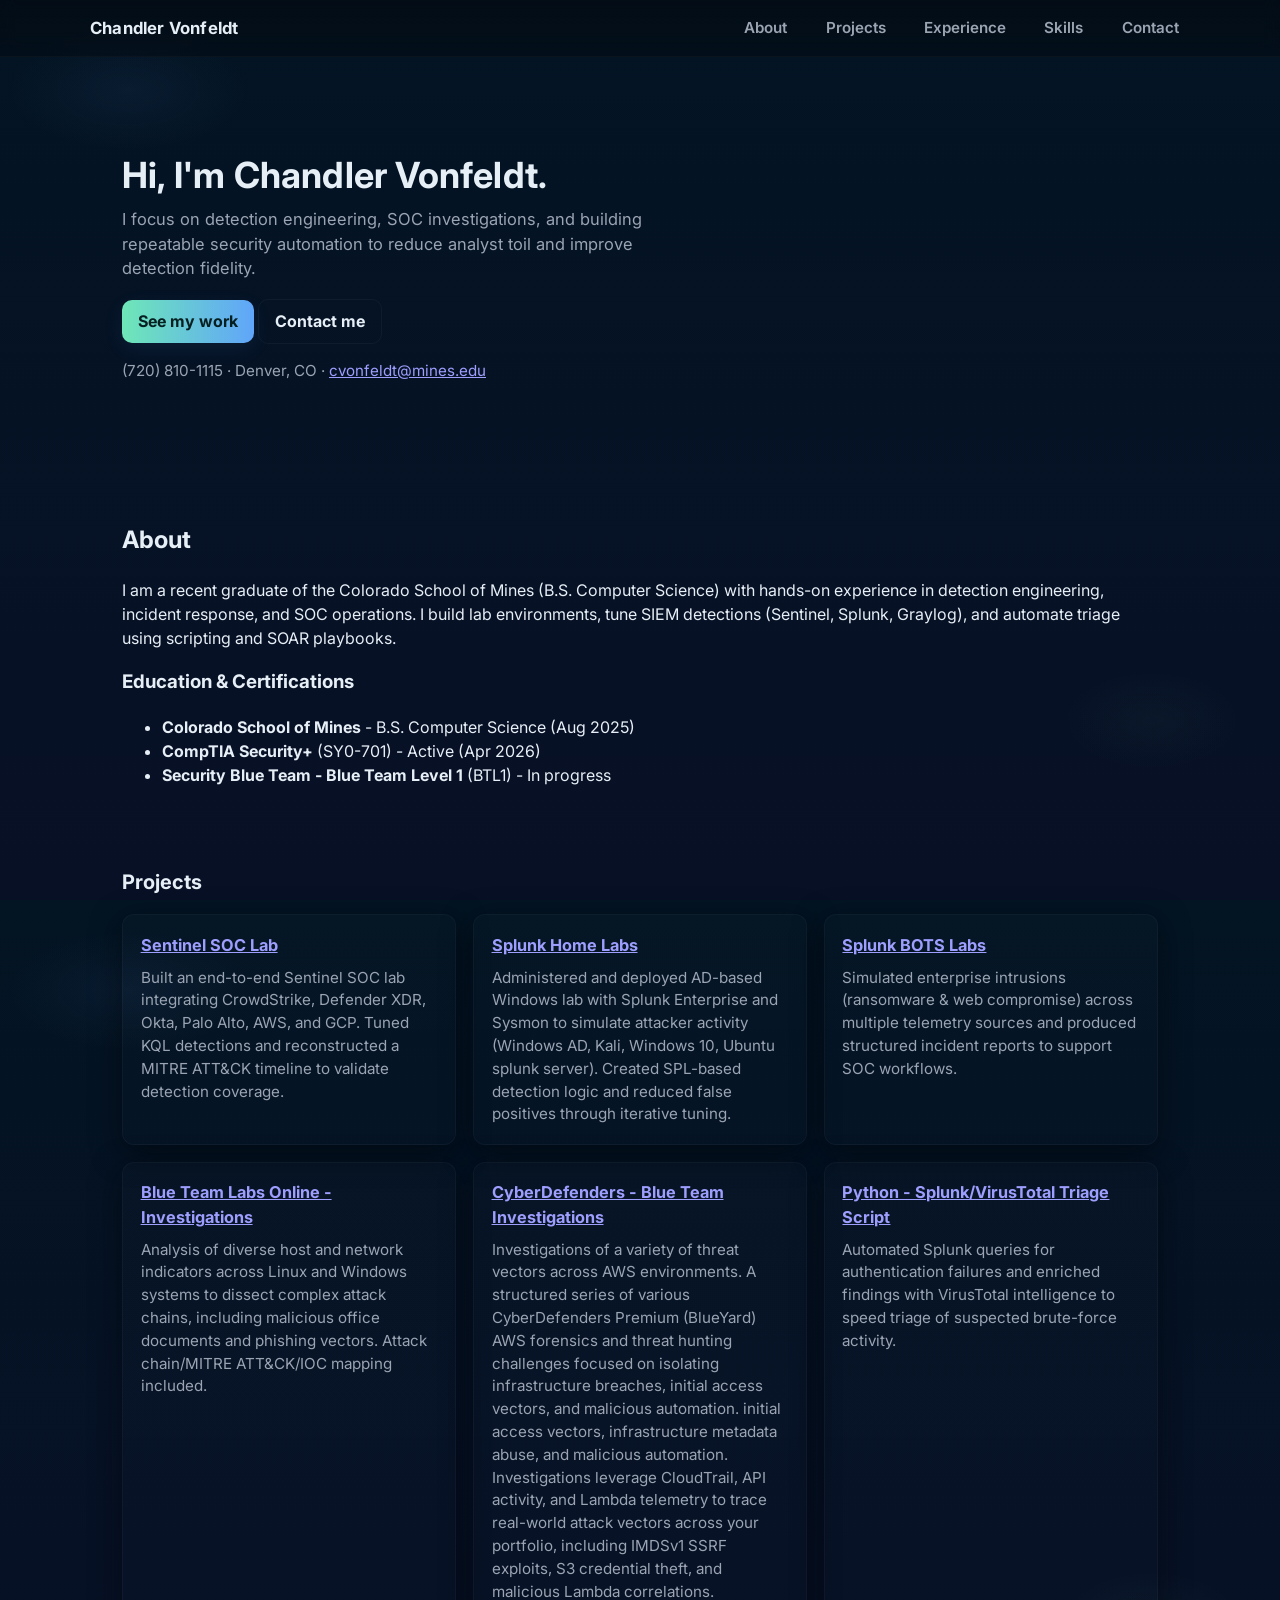
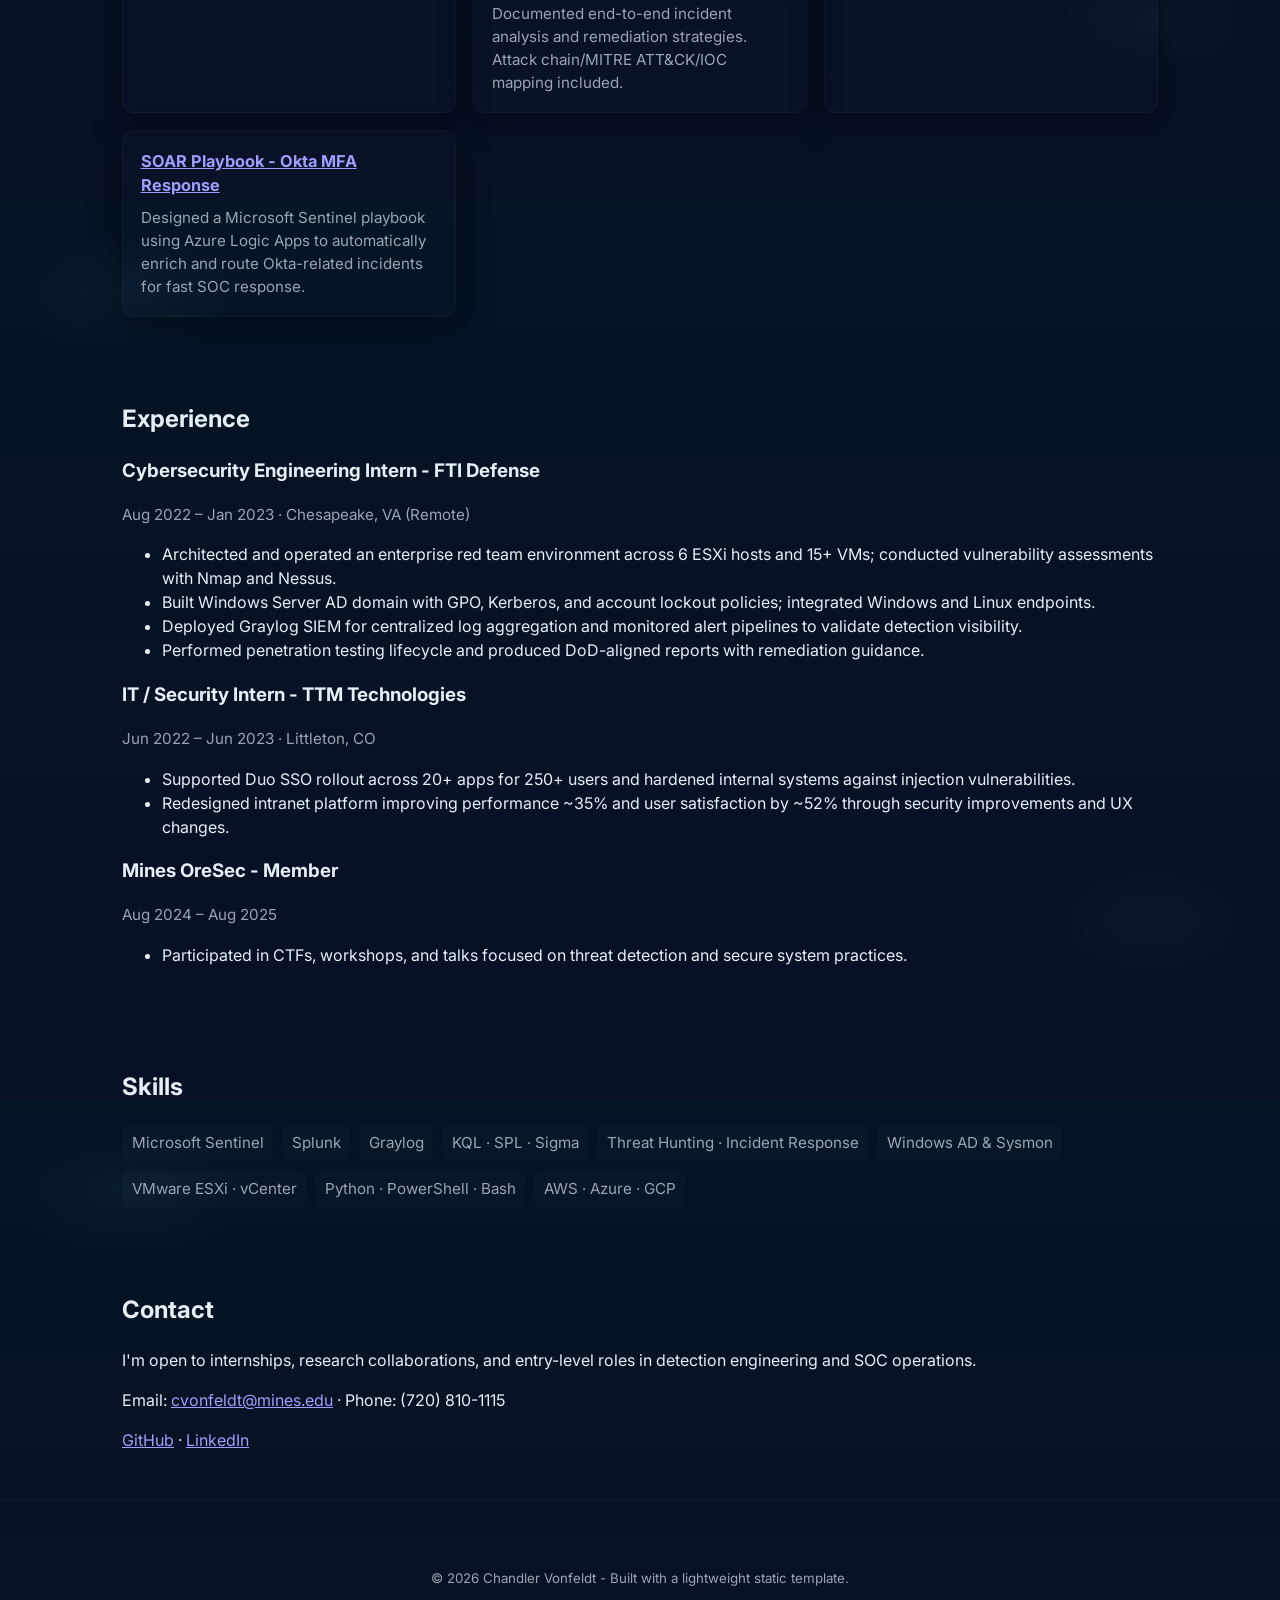
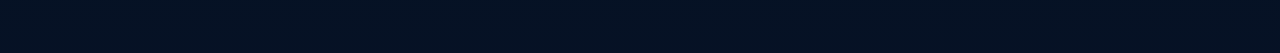
==== commit 747d1f50: "Update CyberDefenders investigation link and details Updated the link and description for CyberDefen" ====
--- a/index.html
+++ b/index.html
@@ -75,8 +75,8 @@
         </article>
 
         <article class="card">
-          <h3><a href="https://github.com/cvonfeldt/CyberDefenders-blue-team-Investigations" target="_blank" rel="noopener">CyberDefenders - Blue Team Investigations</a></h3>
-          <p>Investigations of a variety of threat vectors across cloud environments and host operating systems, focusing on credential exposure, persistence mechanisms, and anomalous activity detection. Documented end-to-end incident analysis and remediation strategies. Attack chain/MITRE ATT&CK/IOC mapping included.</p>
+          <h3><a href="https://github.com/cvonfeldt/AWS-CyberDefenders-blue-team-Investigations" target="_blank" rel="noopener">CyberDefenders - Blue Team Investigations</a></h3>
+          <p>Investigations of a variety of threat vectors across AWS environments. A structured series of various CyberDefenders Premium (BlueYard) AWS forensics and threat hunting challenges focused on isolating infrastructure breaches, initial access vectors, and malicious automation. initial access vectors, infrastructure metadata abuse, and malicious automation. Investigations leverage CloudTrail, API activity, and Lambda telemetry to trace real-world attack vectors across your portfolio, including IMDSv1 SSRF exploits, S3 credential theft, and malicious Lambda correlations. Documented end-to-end incident analysis and remediation strategies. Attack chain/MITRE ATT&CK/IOC mapping included.</p>
         </article>
 
         <article class="card">
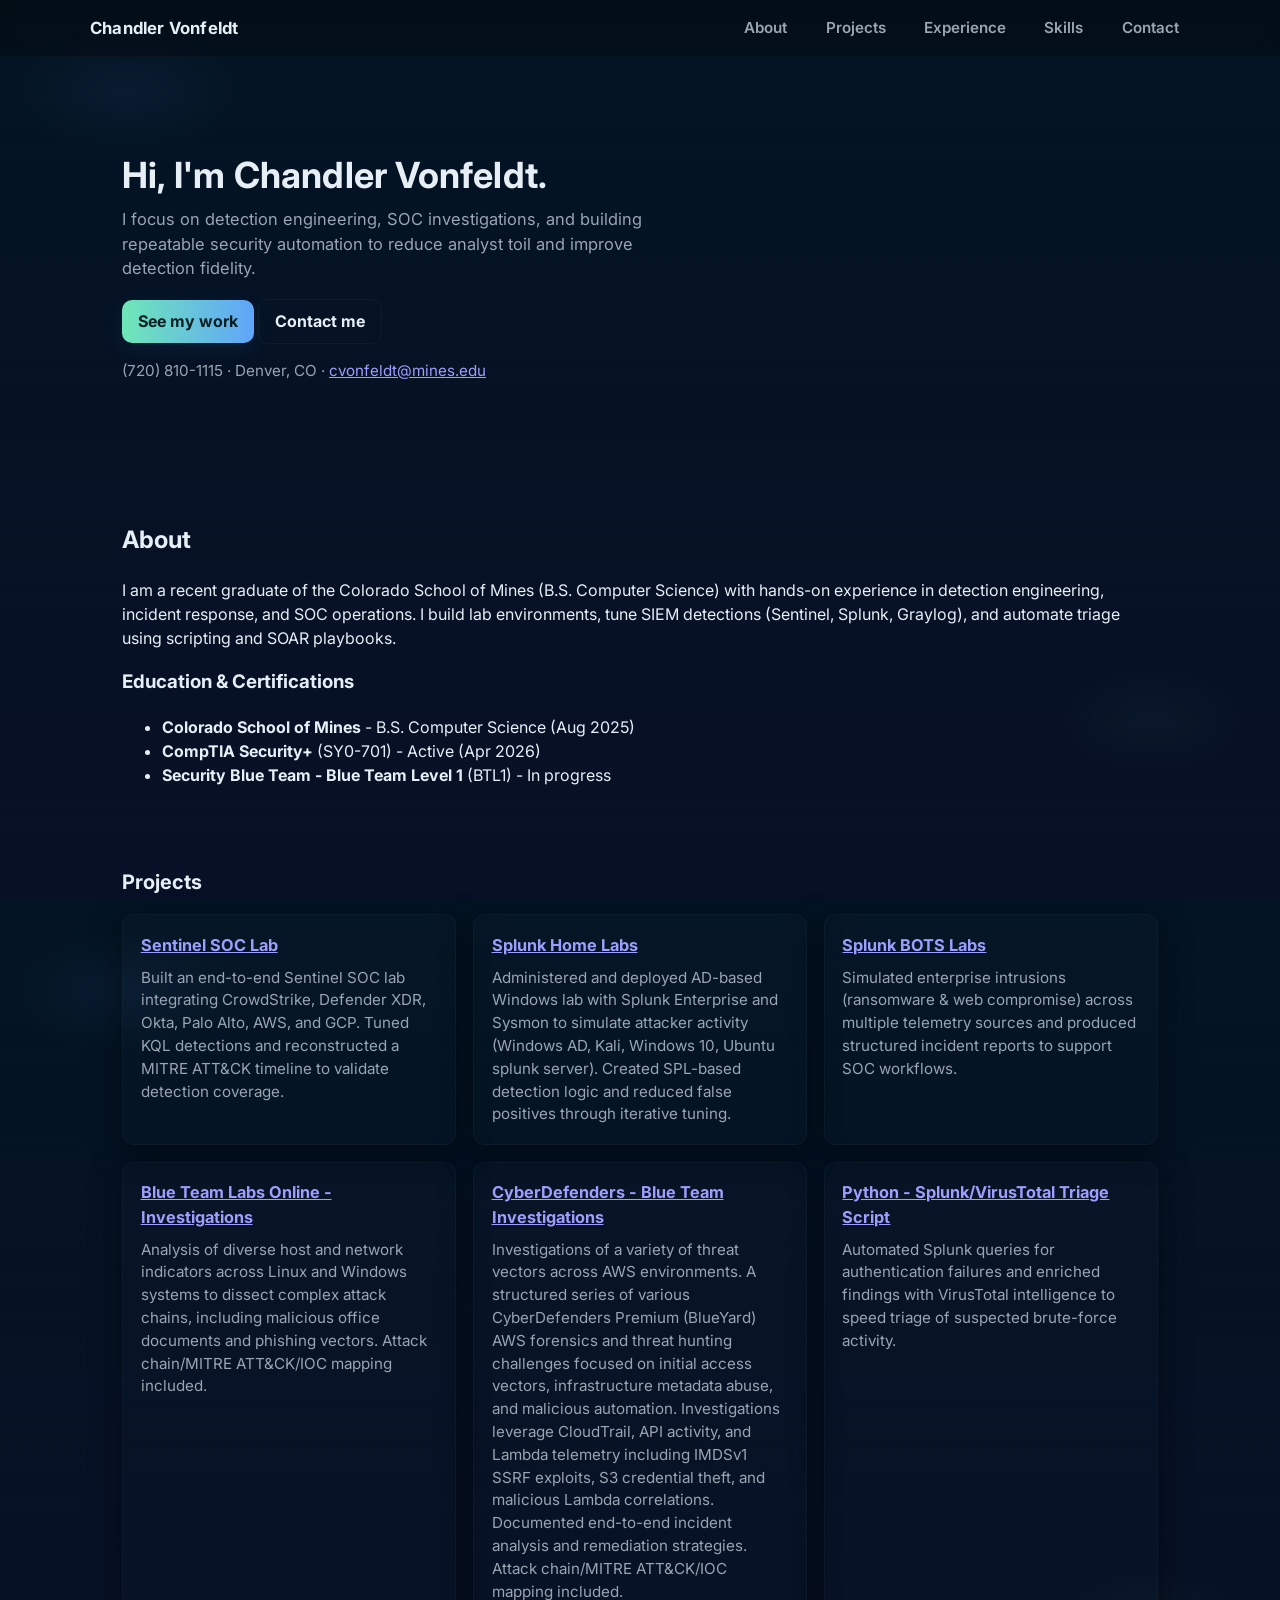
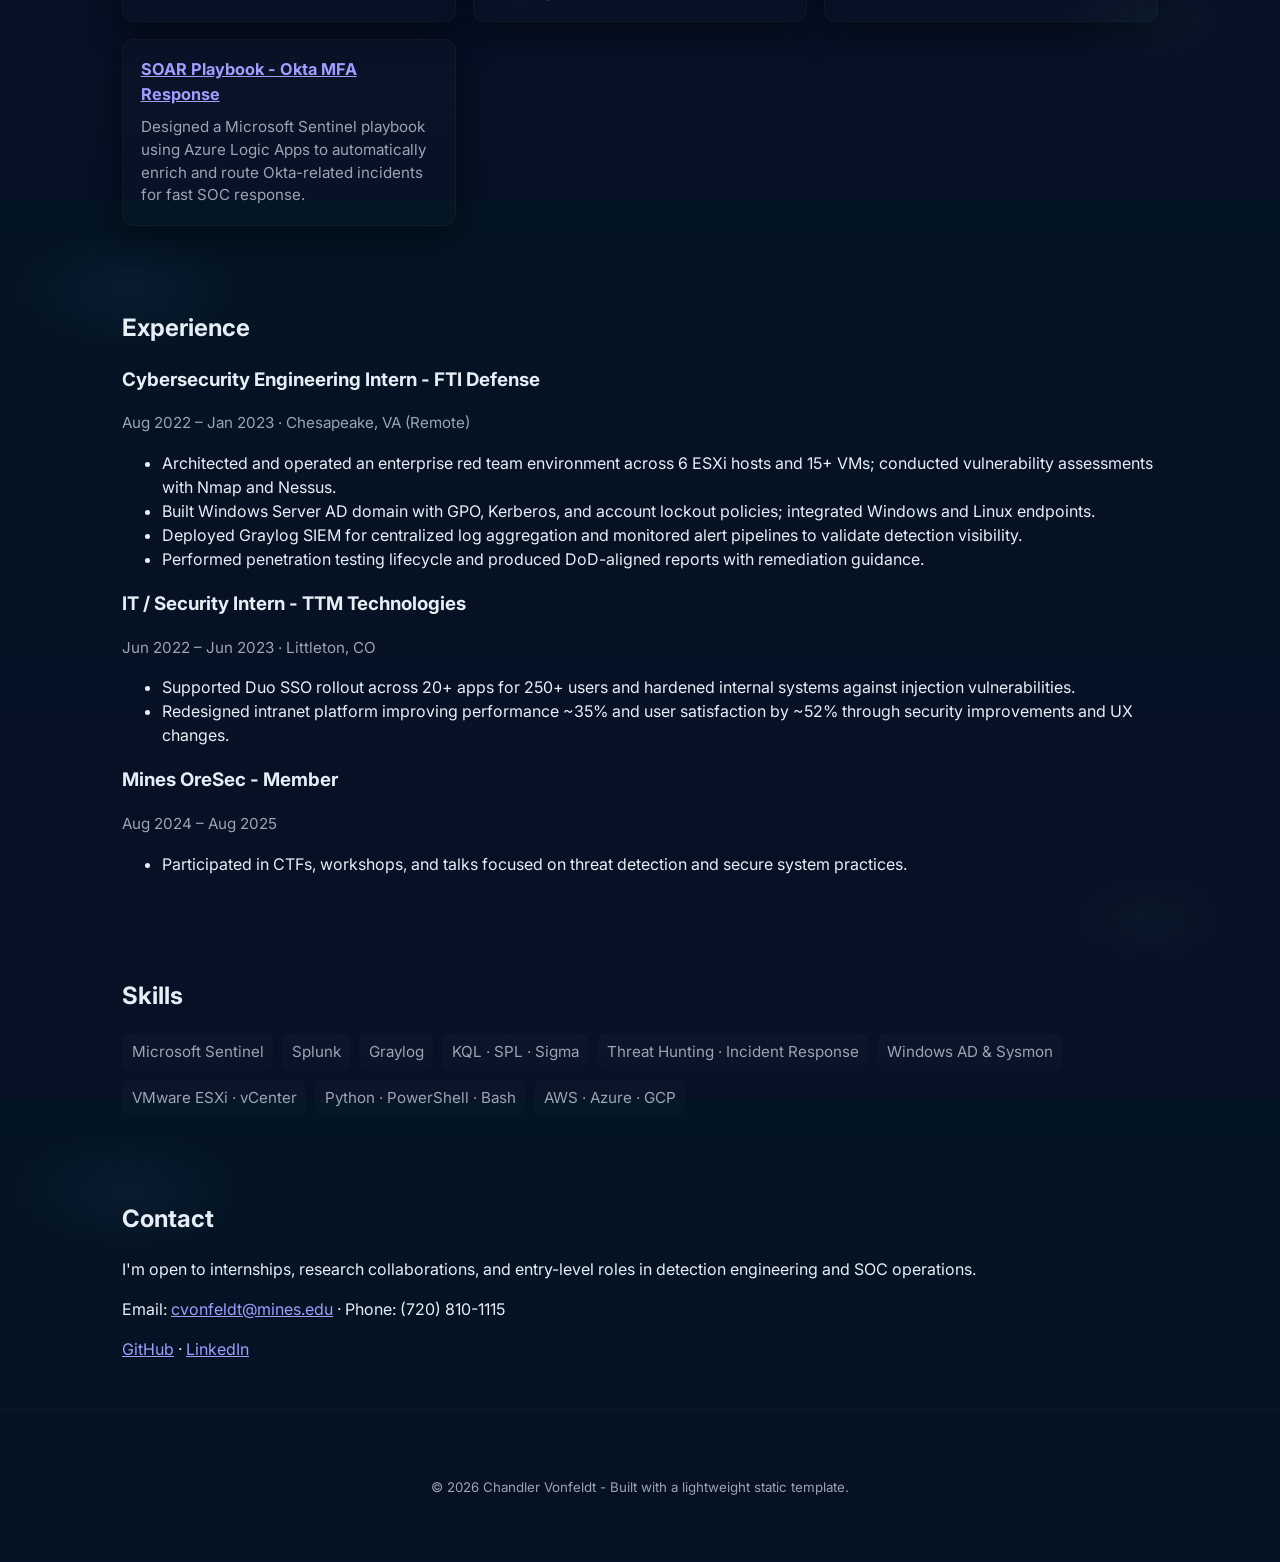
==== commit 4190afeb: "Update CyberDefenders investigations description Revised the description of CyberDefenders investiga" ====
--- a/index.html
+++ b/index.html
@@ -76,7 +76,7 @@
 
         <article class="card">
           <h3><a href="https://github.com/cvonfeldt/AWS-CyberDefenders-blue-team-Investigations" target="_blank" rel="noopener">CyberDefenders - Blue Team Investigations</a></h3>
-          <p>Investigations of a variety of threat vectors across AWS environments. A structured series of various CyberDefenders Premium (BlueYard) AWS forensics and threat hunting challenges focused on isolating infrastructure breaches, initial access vectors, and malicious automation. initial access vectors, infrastructure metadata abuse, and malicious automation. Investigations leverage CloudTrail, API activity, and Lambda telemetry to trace real-world attack vectors across your portfolio, including IMDSv1 SSRF exploits, S3 credential theft, and malicious Lambda correlations. Documented end-to-end incident analysis and remediation strategies. Attack chain/MITRE ATT&CK/IOC mapping included.</p>
+          <p>Investigations of a variety of threat vectors across AWS environments. A structured series of various CyberDefenders Premium (BlueYard) AWS forensics and threat hunting challenges focused on initial access vectors, infrastructure metadata abuse, and malicious automation. Investigations leverage CloudTrail, API activity, and Lambda telemetry including IMDSv1 SSRF exploits, S3 credential theft, and malicious Lambda correlations. Documented end-to-end incident analysis and remediation strategies. Attack chain/MITRE ATT&CK/IOC mapping included.</p>
         </article>
 
         <article class="card">
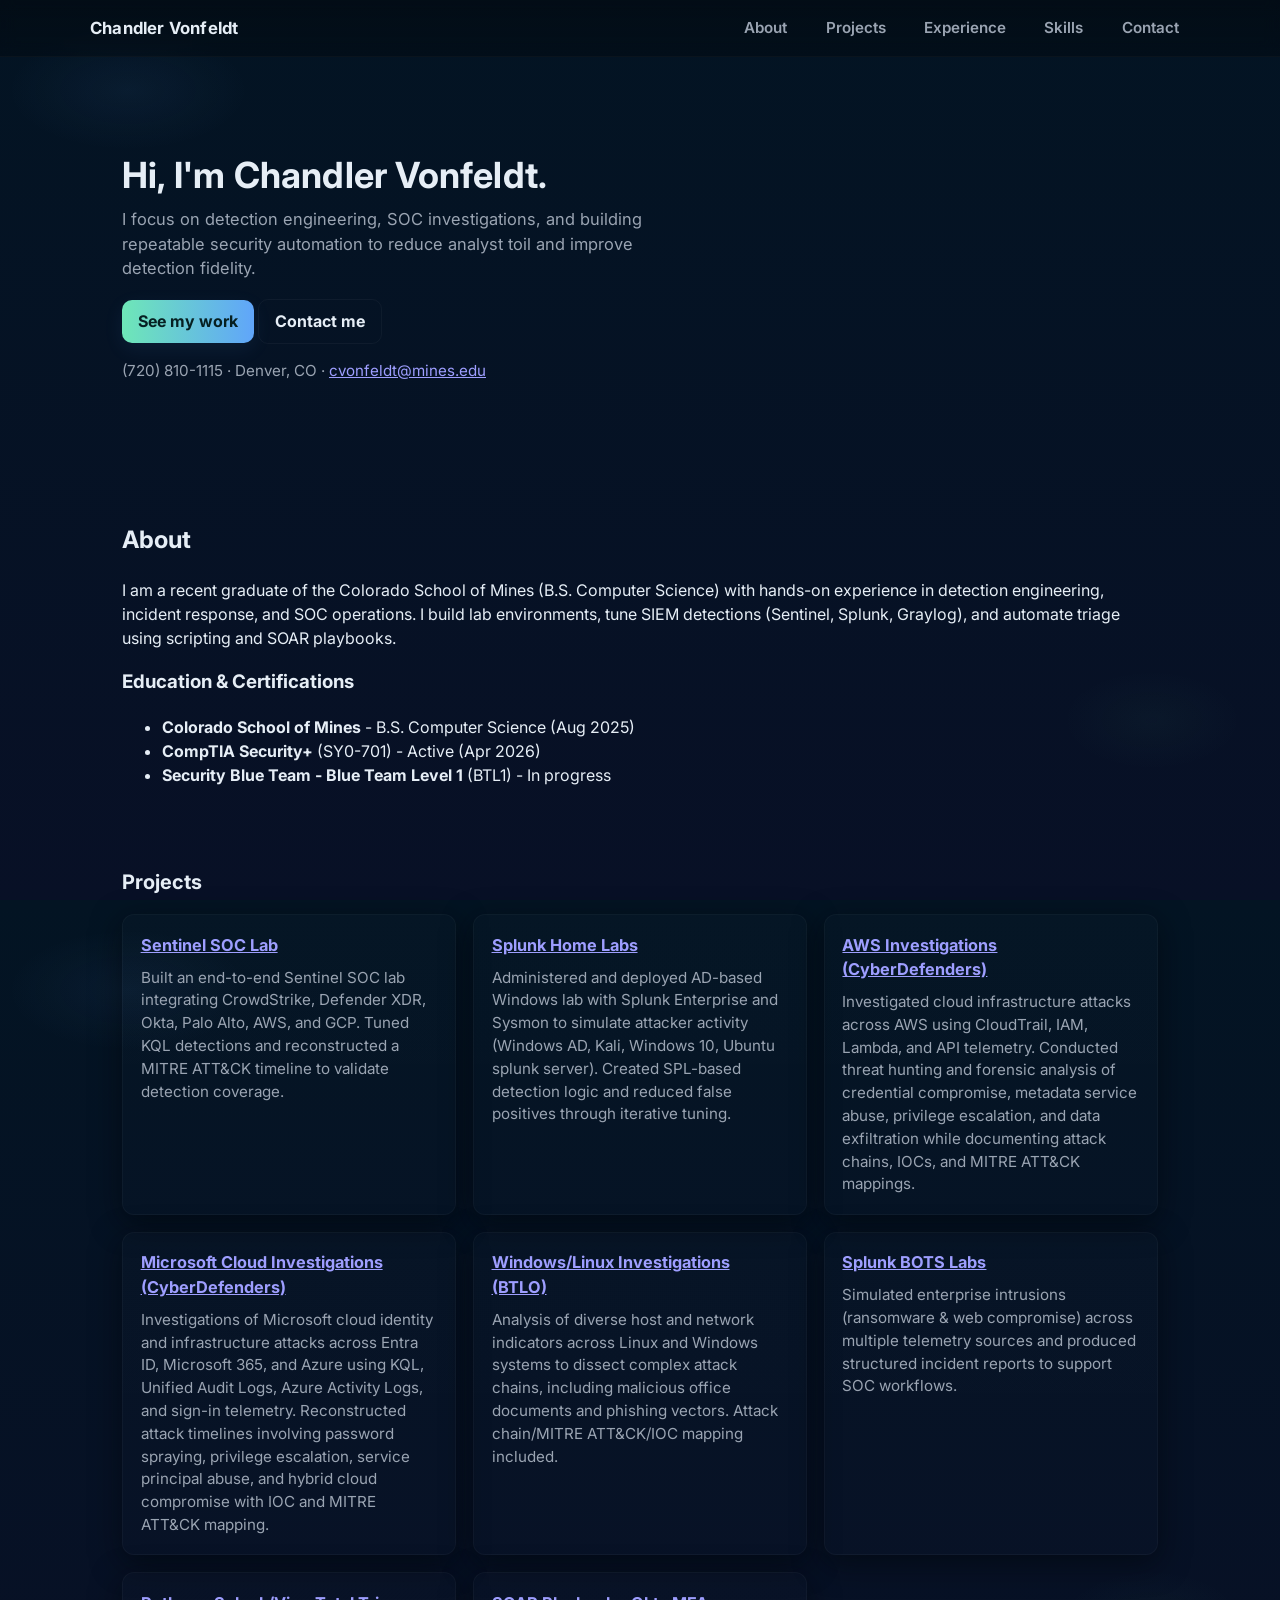
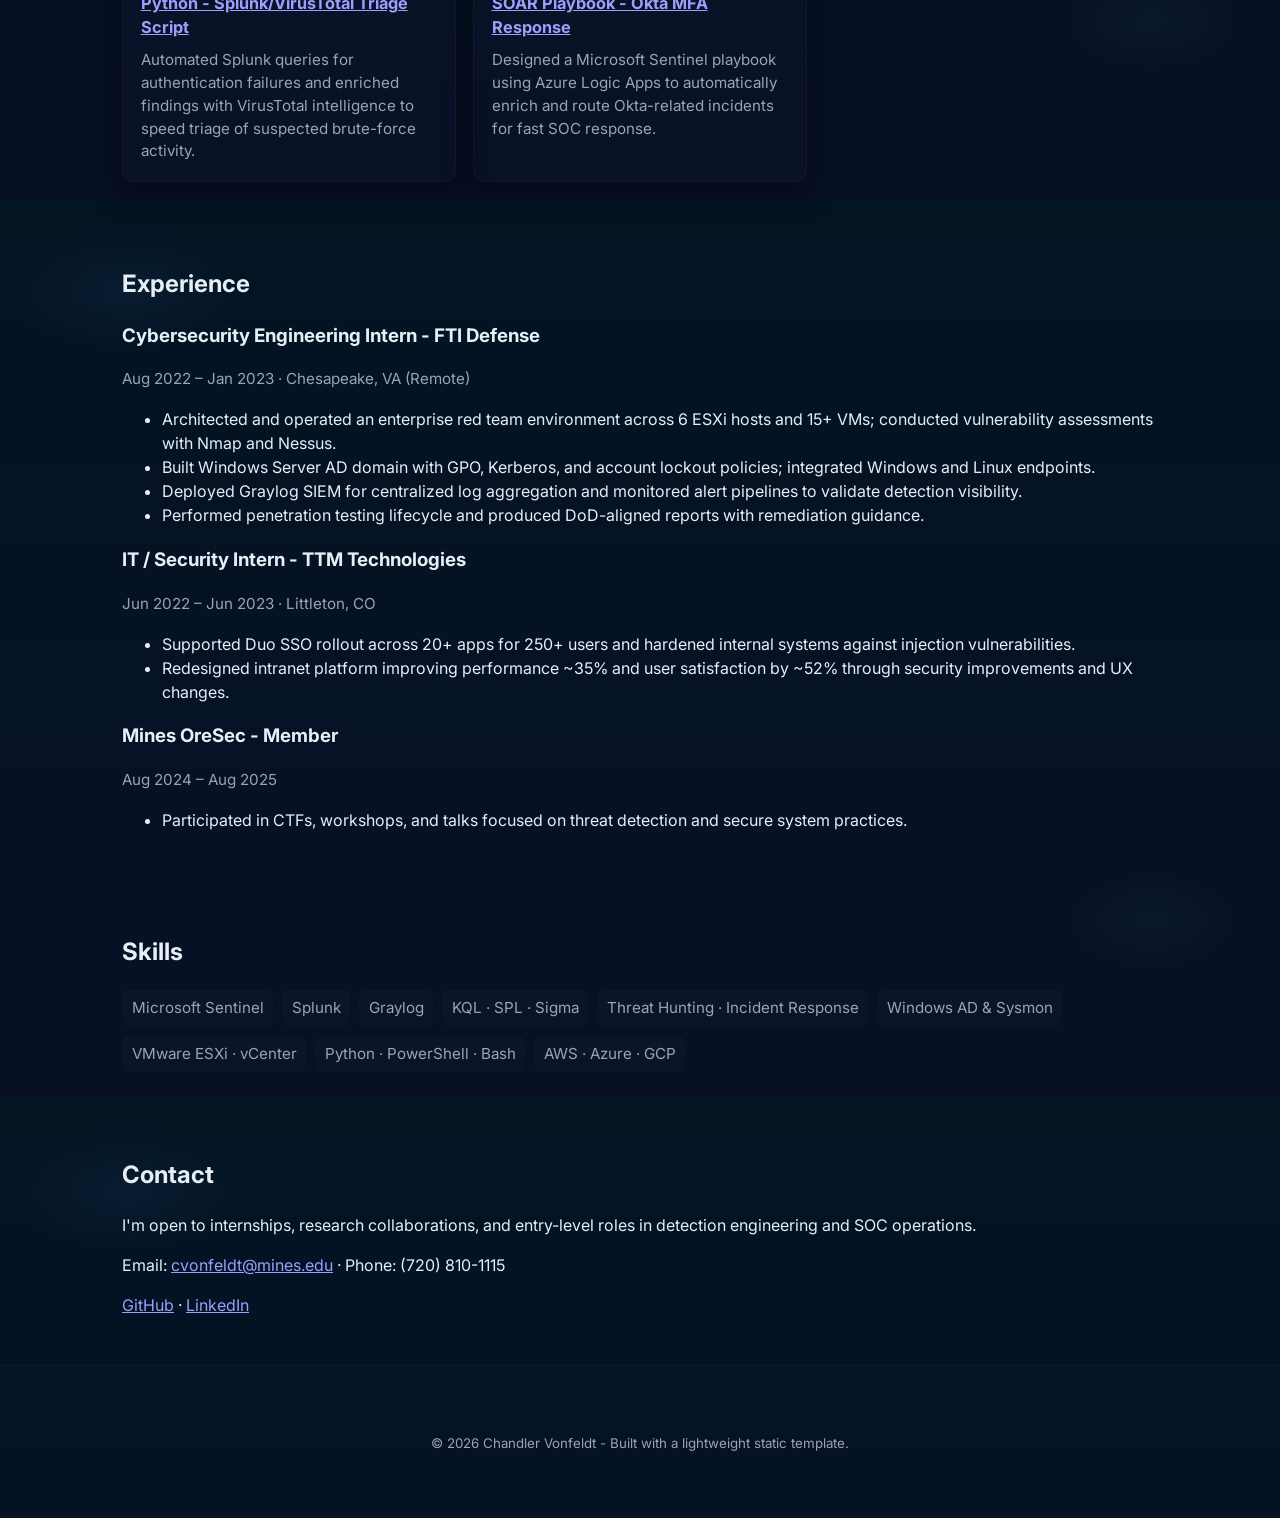
==== commit 4ddceabb: "Update index.html" ====
--- a/index.html
+++ b/index.html
@@ -65,18 +65,23 @@
         </article>
 
         <article class="card">
-          <h3><a href="https://github.com/cvonfeldt" target="_blank" rel="noopener">Splunk BOTS Labs</a></h3>
-          <p>Simulated enterprise intrusions (ransomware & web compromise) across multiple telemetry sources and produced structured incident reports to support SOC workflows.</p>
+          <h3><a href="https://github.com/cvonfeldt/AWS-CyberDefenders-blue-team-Investigations" target="_blank" rel="noopener">AWS Investigations (CyberDefenders)</a></h3>
+          <p>Investigated cloud infrastructure attacks across AWS using CloudTrail, IAM, Lambda, and API telemetry. Conducted threat hunting and forensic analysis of credential compromise, metadata service abuse, privilege escalation, and data exfiltration while documenting attack chains, IOCs, and MITRE ATT&CK mappings.</p>
         </article>
 
         <article class="card">
-          <h3><a href="https://github.com/cvonfeldt/blue-team-labs-online-investigations" target="_blank" rel="noopener">Blue Team Labs Online - Investigations</a></h3>
+          <h3><a href="https://github.com/cvonfeldt/Microsoft-Cloud-CyberDefenders-blue-team-Investigations" target="_blank" rel="noopener">Microsoft Cloud Investigations (CyberDefenders)</a></h3>
+          <p>Investigations of Microsoft cloud identity and infrastructure attacks across Entra ID, Microsoft 365, and Azure using KQL, Unified Audit Logs, Azure Activity Logs, and sign-in telemetry. Reconstructed attack timelines involving password spraying, privilege escalation, service principal abuse, and hybrid cloud compromise with IOC and MITRE ATT&CK mapping.</p>
+        </article>
+
+        <article class="card">
+          <h3><a href="https://github.com/cvonfeldt/blue-team-labs-online-investigations" target="_blank" rel="noopener">Windows/Linux Investigations (BTLO)</a></h3>
           <p>Analysis of diverse host and network indicators across Linux and Windows systems to dissect complex attack chains, including malicious office documents and phishing vectors. Attack chain/MITRE ATT&CK/IOC mapping included.</p>
         </article>
 
         <article class="card">
-          <h3><a href="https://github.com/cvonfeldt/AWS-CyberDefenders-blue-team-Investigations" target="_blank" rel="noopener">CyberDefenders - Blue Team Investigations</a></h3>
-          <p>Investigations of a variety of threat vectors across AWS environments. A structured series of various CyberDefenders Premium (BlueYard) AWS forensics and threat hunting challenges focused on initial access vectors, infrastructure metadata abuse, and malicious automation. Investigations leverage CloudTrail, API activity, and Lambda telemetry including IMDSv1 SSRF exploits, S3 credential theft, and malicious Lambda correlations. Documented end-to-end incident analysis and remediation strategies. Attack chain/MITRE ATT&CK/IOC mapping included.</p>
+          <h3><a href="https://github.com/cvonfeldt" target="_blank" rel="noopener">Splunk BOTS Labs</a></h3>
+          <p>Simulated enterprise intrusions (ransomware & web compromise) across multiple telemetry sources and produced structured incident reports to support SOC workflows.</p>
         </article>
 
         <article class="card">
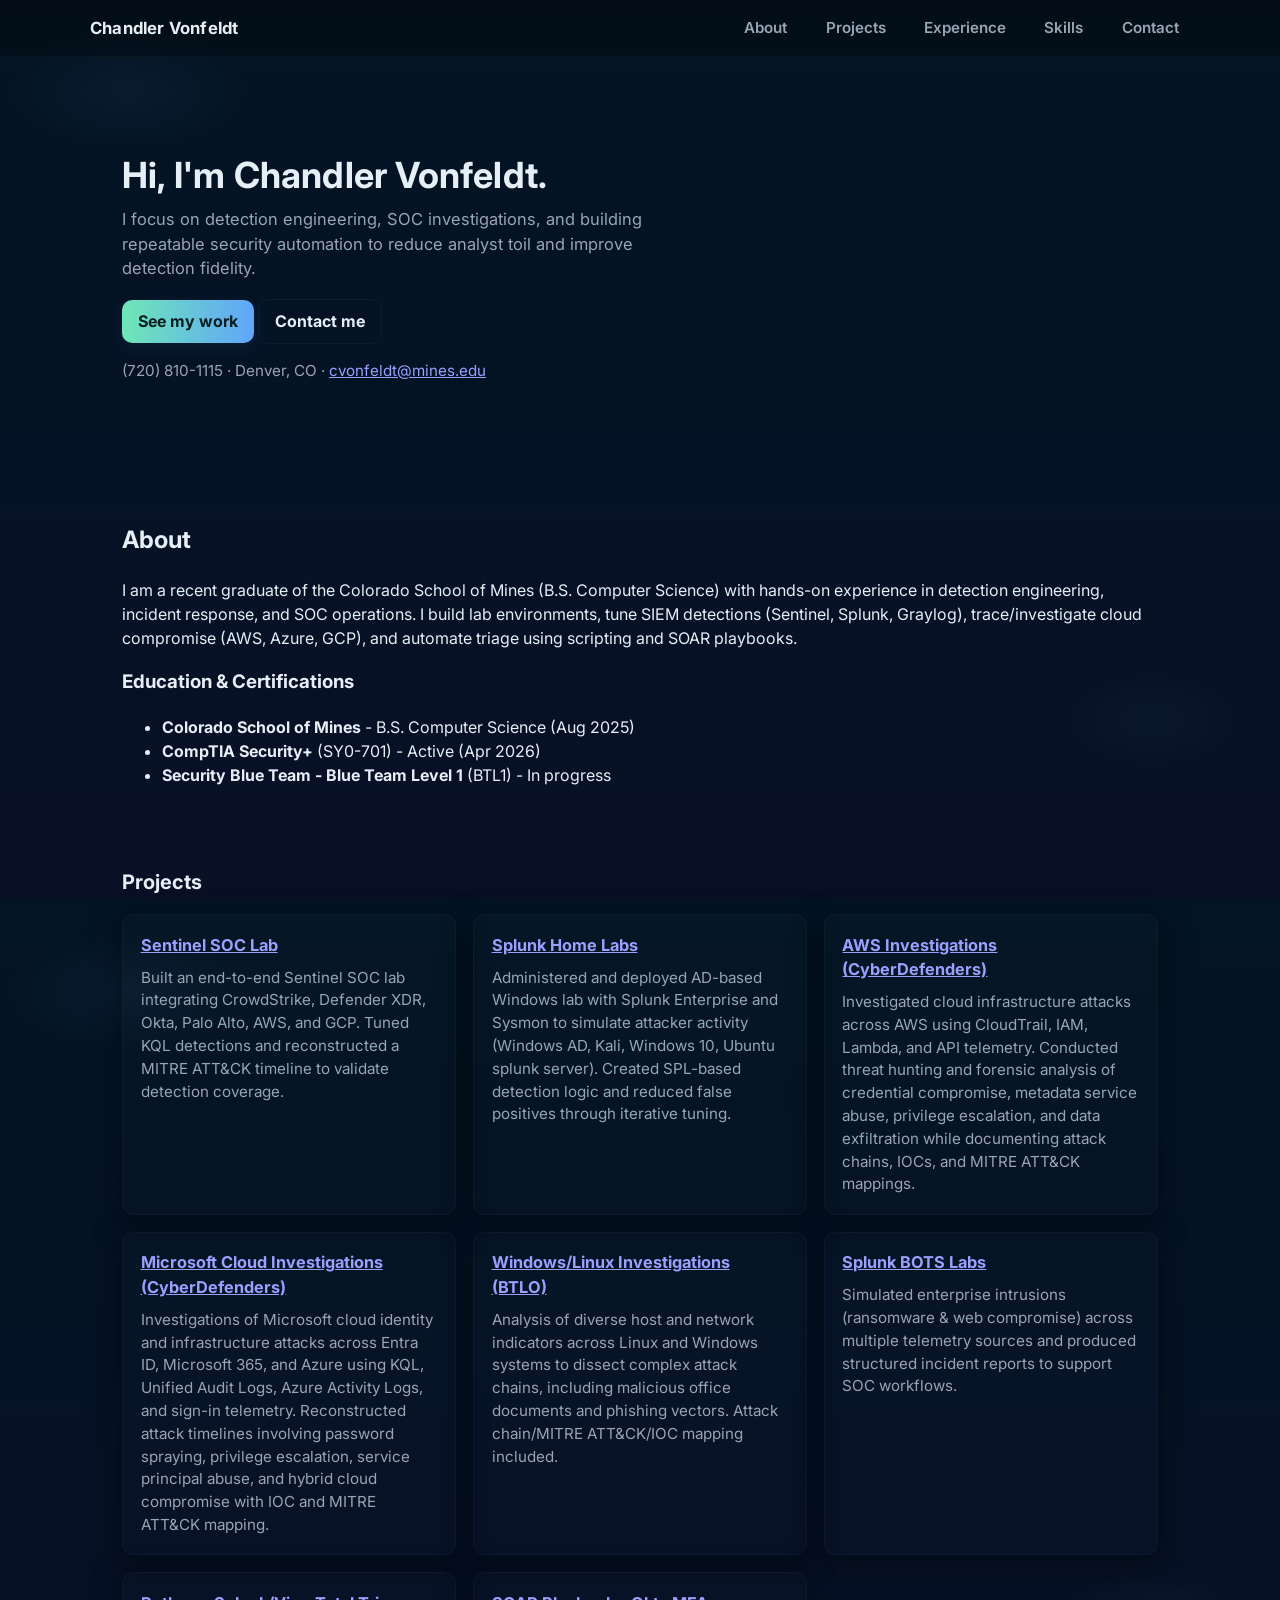
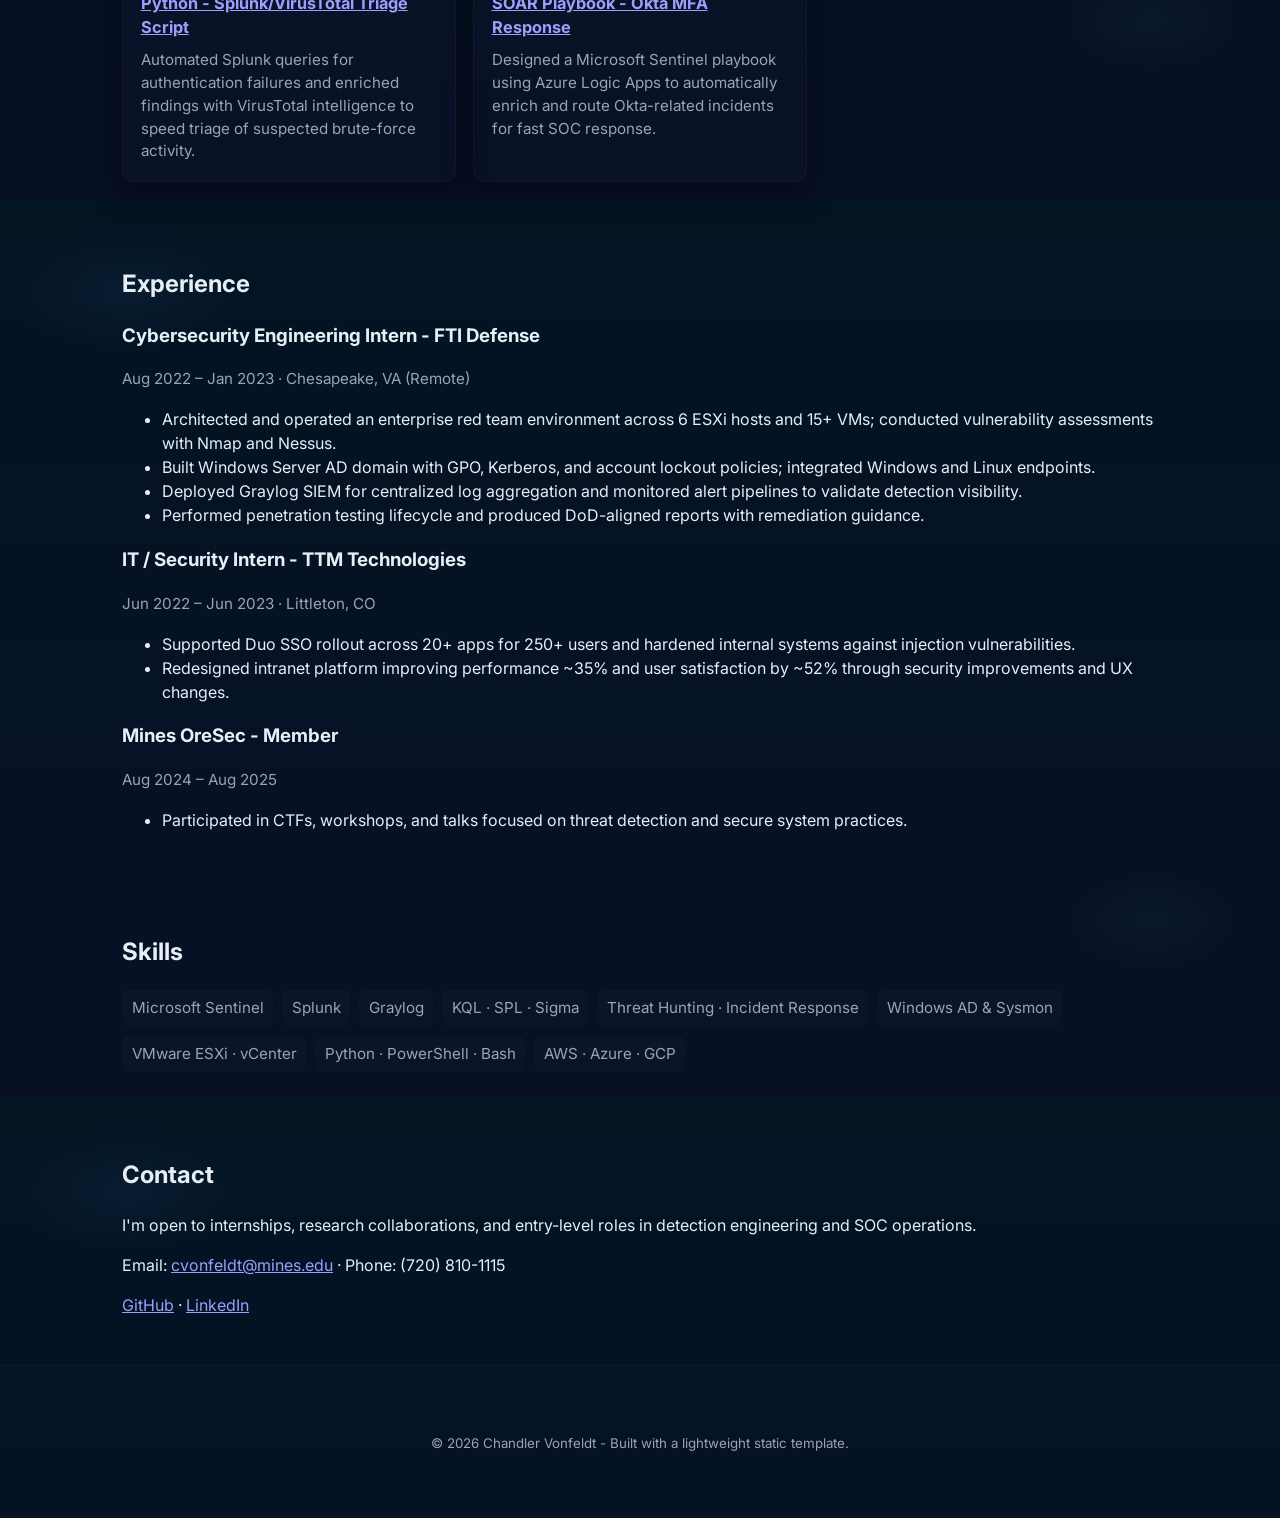
==== commit 8b3a5c7f: "Enhance about section with cloud compromise details Updated the about section to include tracing and" ====
--- a/index.html
+++ b/index.html
@@ -41,7 +41,7 @@
 
     <section class="container about" id="about">
       <h2>About</h2>
-      <p>I am a recent graduate of the Colorado School of Mines (B.S. Computer Science) with hands-on experience in detection engineering, incident response, and SOC operations. I build lab environments, tune SIEM detections (Sentinel, Splunk, Graylog), and automate triage using scripting and SOAR playbooks.</p>
+      <p>I am a recent graduate of the Colorado School of Mines (B.S. Computer Science) with hands-on experience in detection engineering, incident response, and SOC operations. I build lab environments, tune SIEM detections (Sentinel, Splunk, Graylog), trace/investigate cloud compromise (AWS, Azure, GCP), and automate triage using scripting and SOAR playbooks.</p>
 
       <h3>Education & Certifications</h3>
       <ul class="compact-list">
